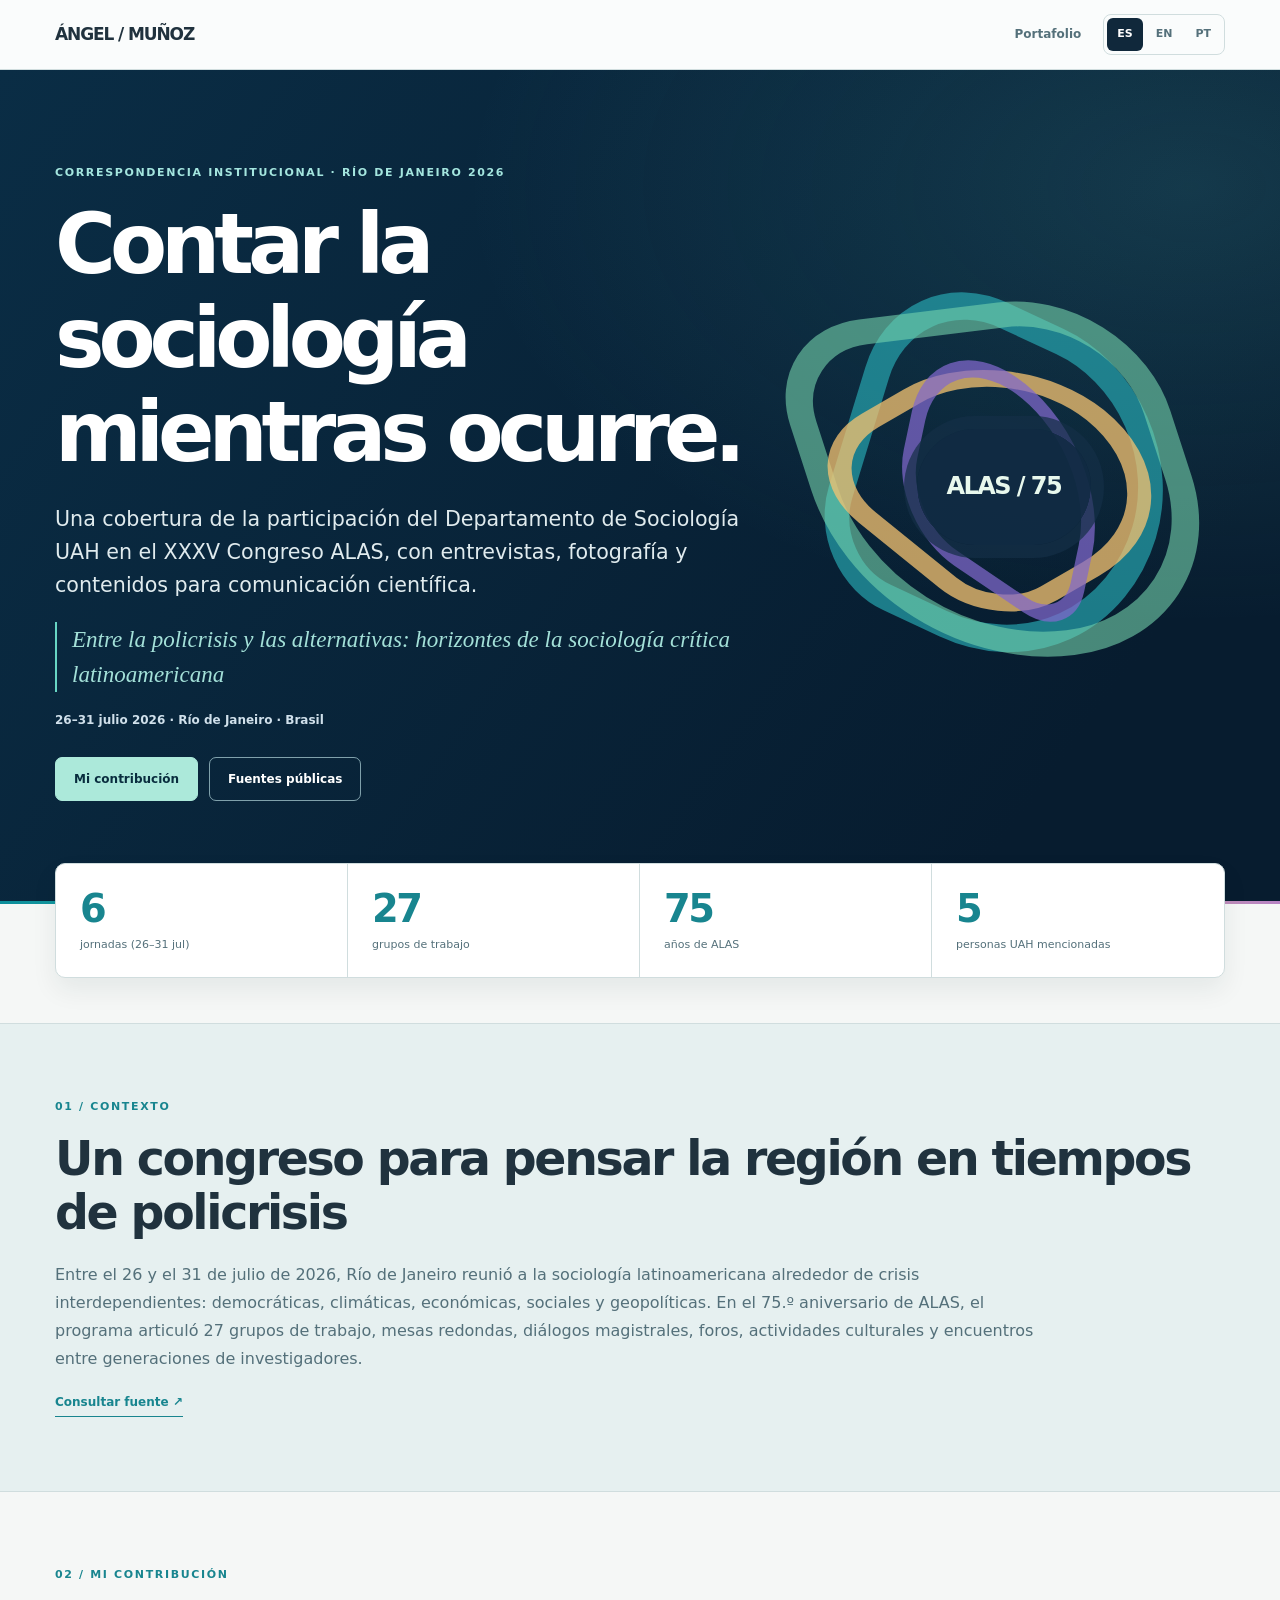
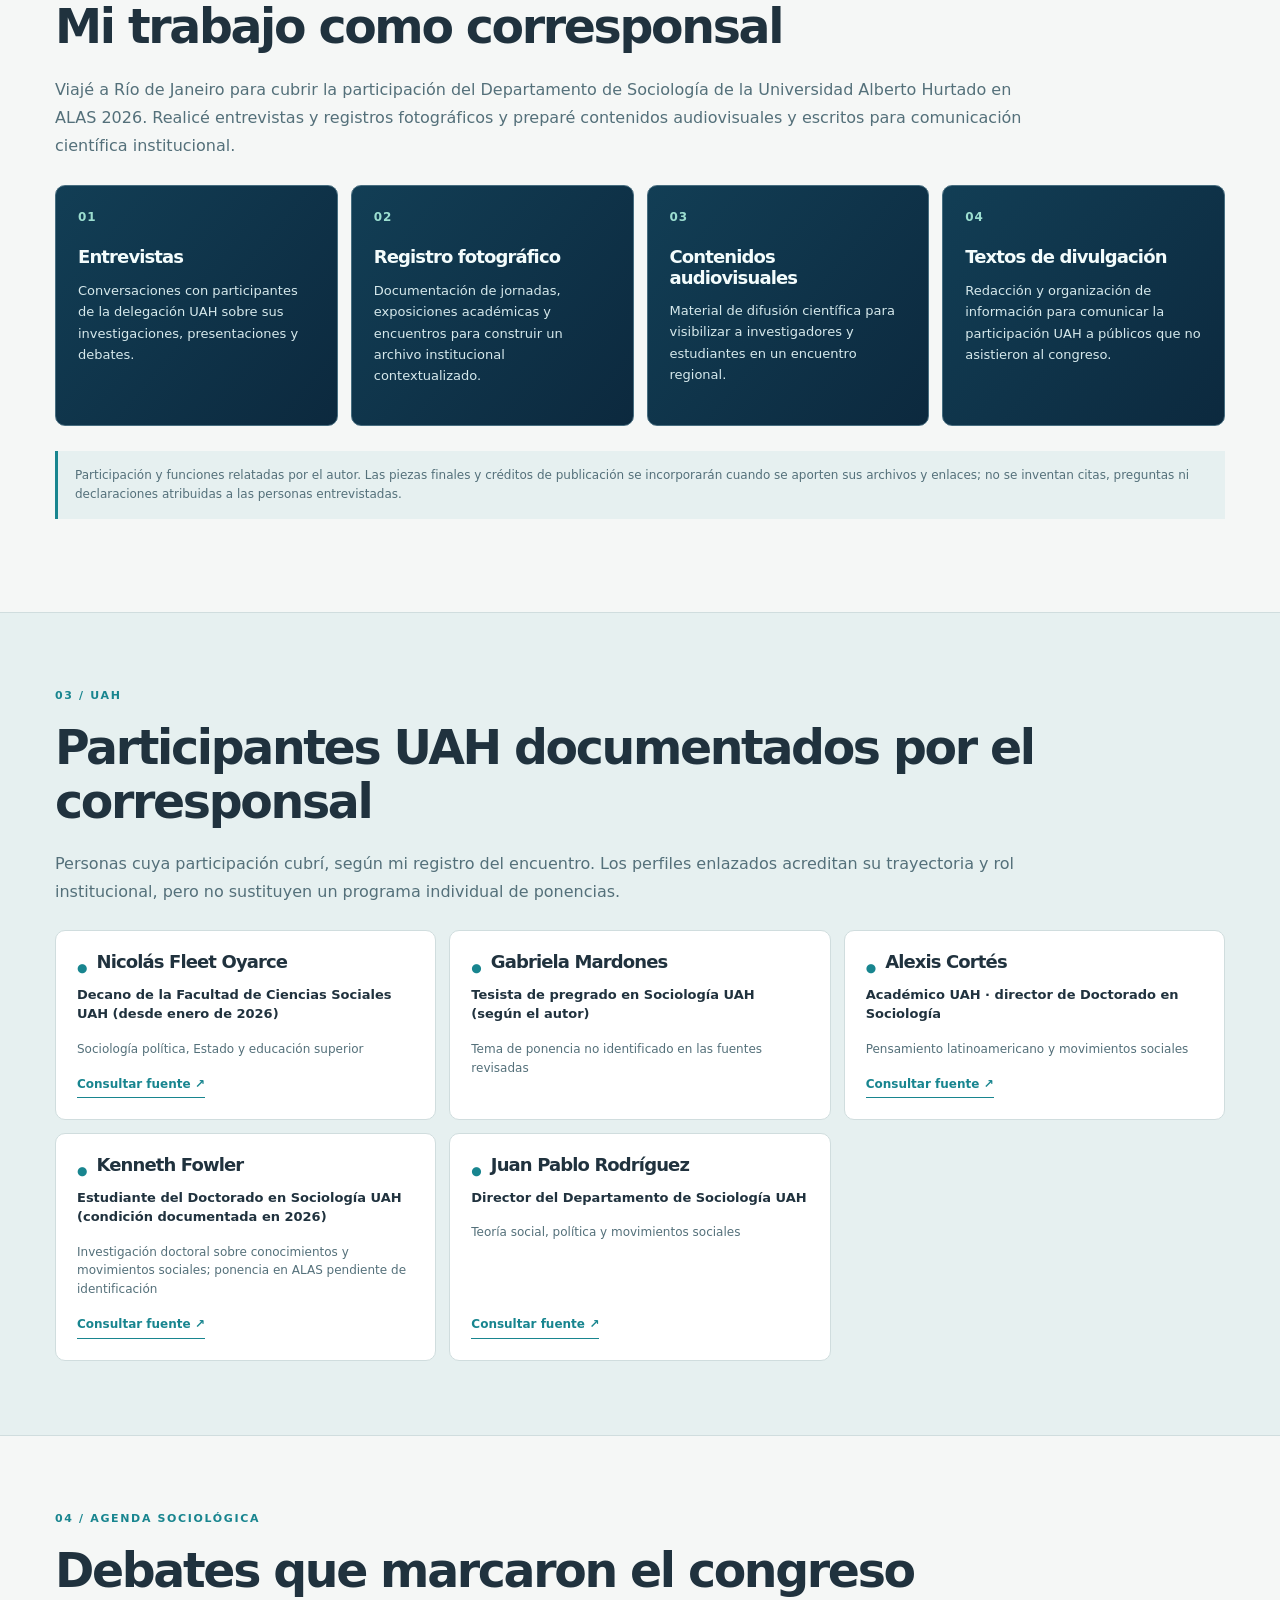
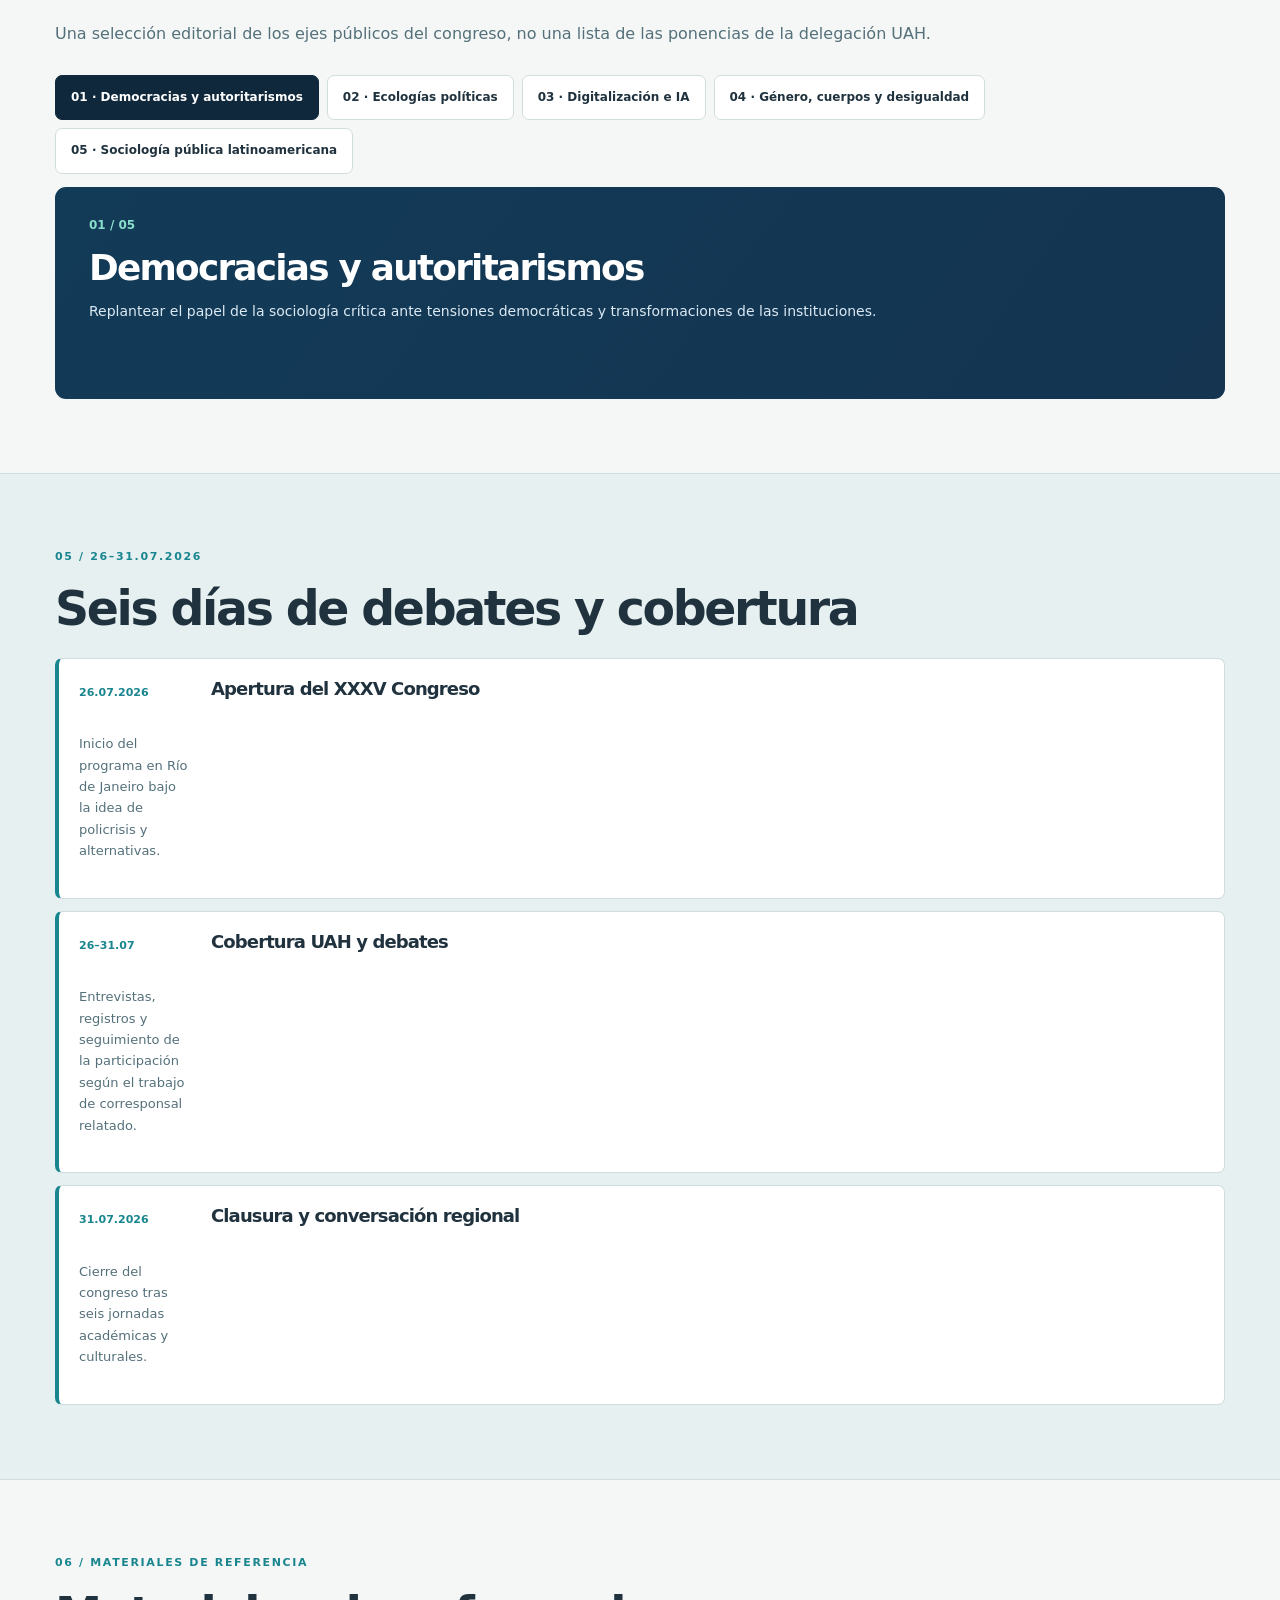
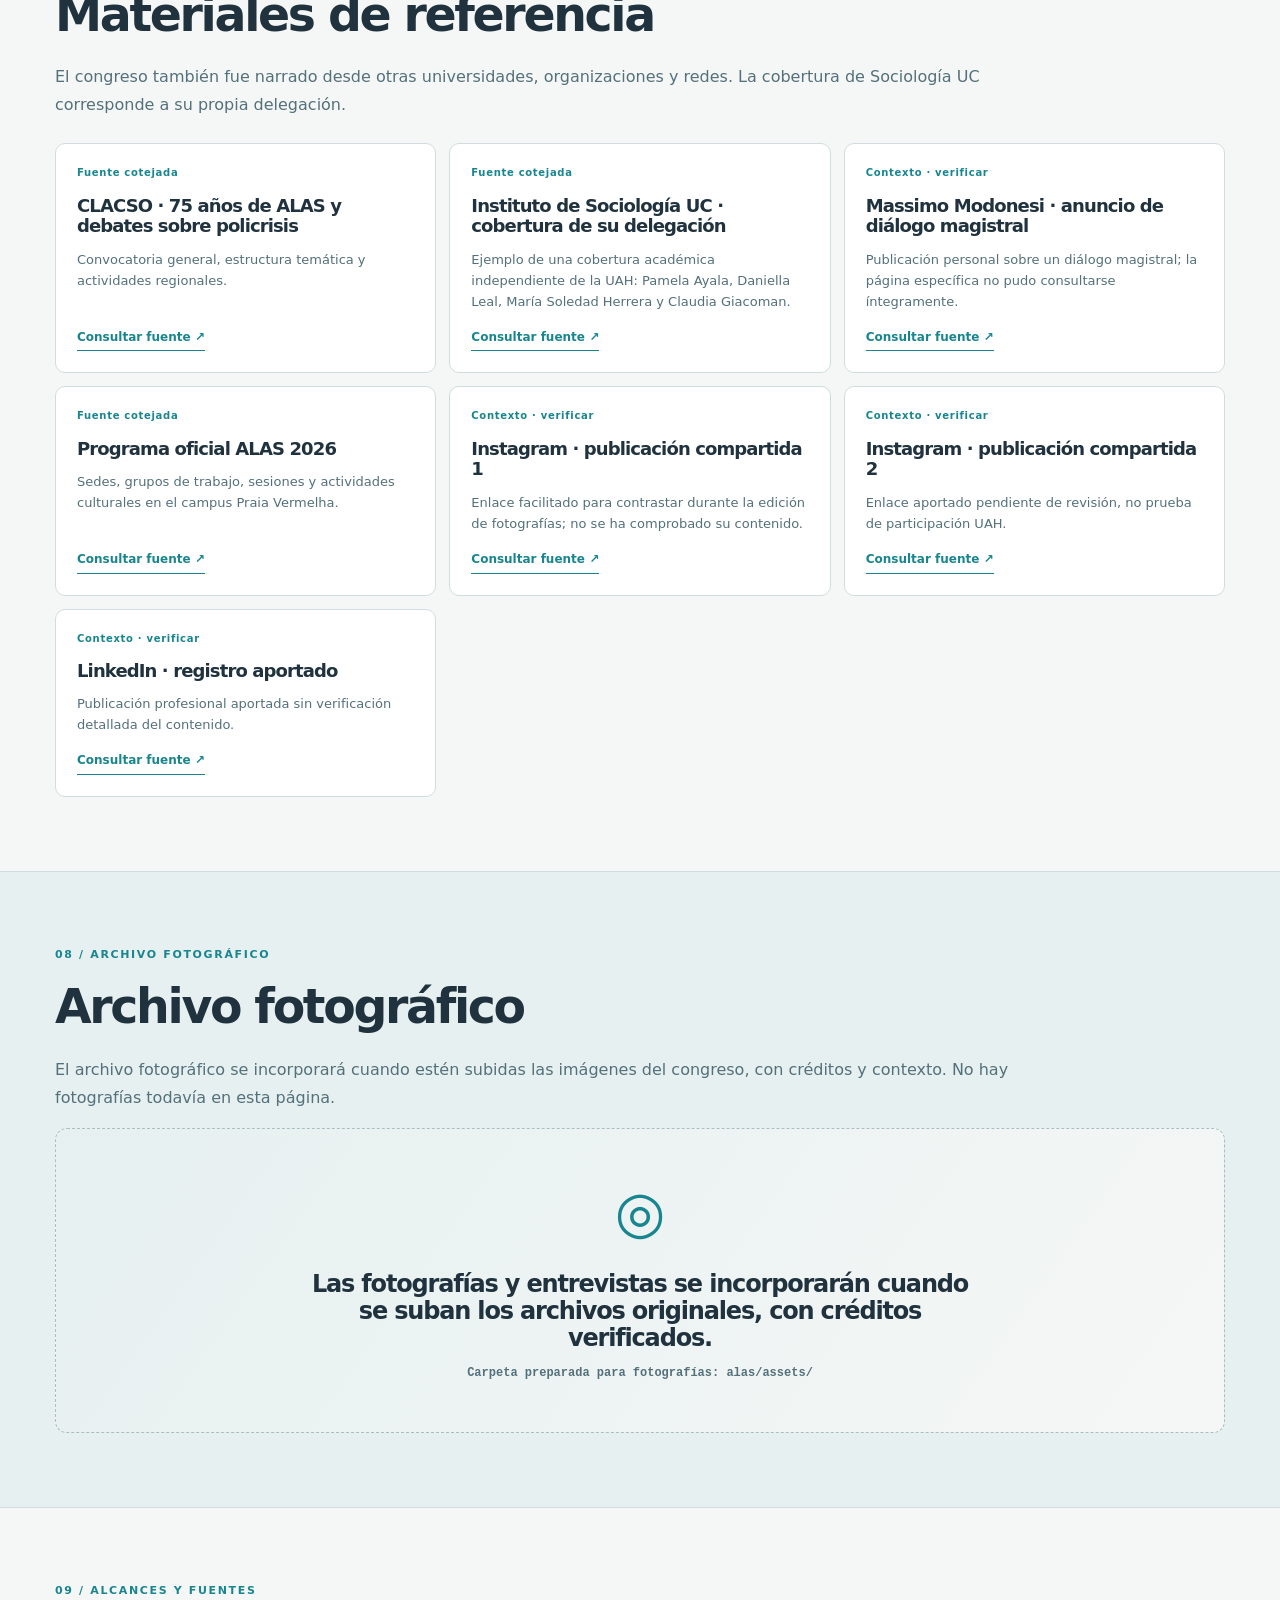
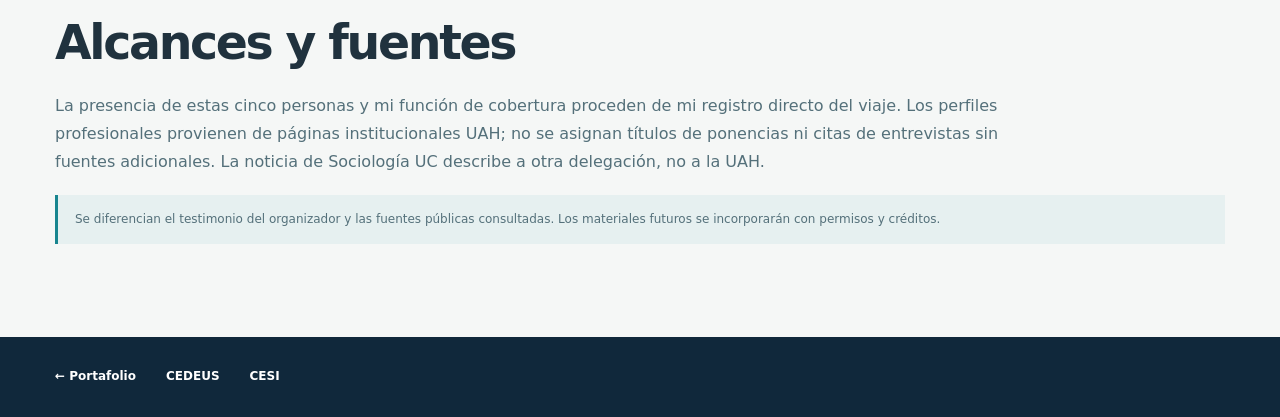
==== alas/index.html @ f5129314 "Publish multilingual alas portfolio experience with interactive archival structure" ====
<!doctype html>
<html lang="es"><head>
<meta charset="utf-8"><meta name="viewport" content="width=device-width, initial-scale=1">
<meta name="theme-color" content="#10283b">
<meta name="description" content="Cobertura institucional del XXXV Congreso Latinoamericano de Sociología ALAS 2026 en Río de Janeiro. Entrevistas, registros fotográficos y participación del Departamento de Sociología UAH.">
<meta property="og:type" content="article">
<meta property="og:title" content="ALAS 2026 · Corresponsalía institucional · Ángel Muñoz">
<meta property="og:description" content="Cobertura institucional del XXXV Congreso Latinoamericano de Sociología ALAS 2026 en Río de Janeiro. Entrevistas, registros fotográficos y participación del Departamento de Sociología UAH.">
<link rel="canonical" href="https://nglmnz.github.io/portafolio/alas/">
<link rel="stylesheet" href="../assets/experiencias.css">
<script src="../assets/experiencias.js" defer></script>
<title>ALAS 2026 · Corresponsalía institucional · Ángel Muñoz</title>
</head><body data-case="alas">
<div id="case-app"><main style="margin:12vh auto;max-width:950px;padding:25px"><h1>ALAS 2026 · Corresponsalía institucional · Ángel Muñoz</h1><p>Cargando archivo editorial / Loading case study / Carregando arquivo…</p></main></div>
<noscript><main style="max-width:800px;margin:8vh auto;padding:26px"><h1>ALAS 2026 · Corresponsalía institucional · Ángel Muñoz</h1><p>Cobertura institucional del XXXV Congreso Latinoamericano de Sociología ALAS 2026 en Río de Janeiro. Entrevistas, registros fotográficos y participación del Departamento de Sociología UAH.</p><p>Para explorar secciones, archivos y traducciones es necesario activar JavaScript.</p><a href="../">Volver al portafolio</a></main></noscript>
</body></html>
---- assets/experiencias.css ----
/* Two independent editorial cases sharing accessible components.
   ALAS: ocean-blue and polycrisis spectrum. Cinema: plum, coral and film-strip rhythms. */
:root{--xp-bg:#f5f7f6;--xp-text:#20323e;--xp-dim:#54707a;--xp-dark:#10283b;--xp-line:#d0ddde;--xp-accent:#18858f;--xp-soft:#e6f0f0;--xp-shine:#a4e6df;--xp-hero:#082b42;--xp-card:#fff}
body[data-case="cine-disidencias"]{--xp-bg:#fbf5f0;--xp-text:#322b38;--xp-dim:#735f70;--xp-dark:#321c37;--xp-line:#dfccd5;--xp-accent:#a14575;--xp-soft:#f4e5eb;--xp-shine:#f4c2d2;--xp-hero:#2a1c39;--xp-card:#fffaf9}
*{box-sizing:border-box}html{scroll-behavior:smooth}body{margin:0;background:var(--xp-bg);color:var(--xp-text);font:400 15px/1.65 system-ui,-apple-system,"Segoe UI",Arial,sans-serif;-webkit-font-smoothing:antialiased}
button{font:inherit}a{color:inherit}a:focus-visible,button:focus-visible{outline:3px solid var(--xp-accent);outline-offset:3px}
.xp-shell{width:min(1170px,calc(100% - 50px));margin-inline:auto}
.xp-navbar{position:sticky;top:0;z-index:40;background:rgba(250,252,252,.96);border-bottom:1px solid var(--xp-line);backdrop-filter:blur(12px)}
body[data-case="cine-disidencias"] .xp-navbar{background:rgba(253,249,247,.96)}
.xp-nav-in{display:flex;align-items:center;justify-content:space-between;gap:20px;min-height:69px}
.xp-brand{text-decoration:none;white-space:nowrap;font-weight:900;letter-spacing:-.065em;font-size:17px}
.xp-navlinks{display:flex;align-items:center;gap:22px}.xp-navlinks>a{text-decoration:none;font-size:12px;font-weight:770;color:var(--xp-dim)}.xp-navlinks>a:hover{text-decoration:underline}
.xp-langs{display:flex;gap:3px;padding:3px;border:1px solid var(--xp-line);border-radius:8px}
.xp-language{cursor:pointer;border:0;border-radius:6px;background:transparent;color:var(--xp-dim);font-size:11px;font-weight:820;padding:7px 10px}
.xp-language[aria-pressed="true"]{background:var(--xp-dark);color:#fff}
.xp-kicker{display:block;font-size:11px;font-weight:850;letter-spacing:.15em;text-transform:uppercase;color:var(--xp-accent);margin-bottom:16px}
h1,h2,h3{line-height:1.13;letter-spacing:-.049em}h1{font-size:clamp(3.1rem,6.5vw,6.9rem);margin:0 0 23px;letter-spacing:-.073em}h2{font-size:clamp(1.85rem,3.7vw,3.35rem);margin:0 0 22px}h3{font-size:clamp(1.12rem,2vw,1.48rem);margin:0 0 12px}p{margin:0 0 16px}
.xp-hero{background:radial-gradient(ellipse at 93% 14%,rgba(81,185,192,.17),transparent 43%),linear-gradient(126deg,#0a2d45,#071c2f 83%);color:#fff;overflow:hidden;position:relative}
body[data-case="cine-disidencias"] .xp-hero{background:radial-gradient(ellipse at 81% 19%,rgba(173,88,133,.32),transparent 54%),linear-gradient(125deg,#39213b,#161523)}
.xp-hero:after{position:absolute;content:"";height:3px;left:0;right:0;bottom:0;background:linear-gradient(90deg,#0b8d9a,#53dac2,#f0cc77,#b783c4)}
body[data-case="cine-disidencias"] .xp-hero:after{background:linear-gradient(90deg,#ab4578,#ef9ba5,#f6cc9e)}
.xp-hero-in{display:grid;grid-template-columns:minmax(0,1.25fr) minmax(260px,.8fr);align-items:center;gap:25px;padding-block:94px 103px;min-height:680px}
.xp-hero-text{position:relative;z-index:2}.xp-hero .xp-kicker{color:var(--xp-shine)}.xp-hero-lede{max-width:780px;color:#e0ebee;font-size:clamp(1rem,1.7vw,1.29rem);line-height:1.59}
.xp-theme-sentence{color:#a3e0d8;font:italic clamp(1.07rem,1.8vw,1.45rem)/1.52 Georgia,serif;max-width:680px;padding-left:15px;border-left:2px solid #67d6c4;margin-top:20px}
.xp-hero-meta{font-size:12px;font-weight:710;color:#d0e0eb;margin:19px 0}
.xp-hero-actions{display:flex;gap:11px;flex-wrap:wrap;margin-top:27px}
.xp-cta{display:inline-flex;align-items:center;min-height:44px;padding:10px 18px;border:1px solid rgba(192,227,232,.65);border-radius:7px;color:white;font-size:12px;font-weight:810;text-decoration:none}
.xp-cta.primary{background:#ace9da;color:#092d3e;border-color:#ace9da}body[data-case="cine-disidencias"] .xp-cta.primary{background:#f2bfd1;color:#371c35;border-color:#f2bfd1}
.xp-cta:hover{filter:brightness(1.11)}
.xp-hero-visual{position:relative;aspect-ratio:1;max-height:480px;isolation:isolate;overflow:hidden}
.xp-wave{position:absolute;inset:13%;border-radius:44% 56% 67% 33%;transform:rotate(25deg) skew(8deg);border:26px solid rgba(41,174,183,.65)}
.xp-wave.wave-b{inset:9%;transform:rotate(72deg) skew(-11deg);border-color:rgba(117,213,174,.59)}
.xp-wave.wave-c{inset:21%;transform:rotate(-30deg) skew(21deg);border-width:20px;border-color:rgba(246,195,113,.75)}
.xp-wave.wave-d{inset:27%;transform:rotate(-78deg) skew(-22deg);border-width:15px;border-color:rgba(130,105,205,.72)}
.xp-art-center{position:absolute;left:31%;top:38%;width:39%;height:26%;display:grid;place-items:center;border-radius:99px;background:#102b43f2;color:#e8f8ed;font-weight:900;font-size:24px;letter-spacing:-.065em;box-shadow:0 0 0 13px #142f47b5}
body[data-case="cine-disidencias"] .xp-hero-visual{border-radius:13px;background:radial-gradient(circle at 60% 42%,rgba(215,115,152,.32),transparent 50%),#291d35;border:1px solid #78566d}
.xp-frame{position:absolute;display:block;border:15px solid #e0a4bb;background:linear-gradient(140deg,#5d2b51,#231c33 70%);width:57%;height:67%;top:15%;left:22%;box-shadow:10px 13px 0 rgba(0,0,0,.16);transform:rotate(-7deg)}
.xp-frame1{left:11%;transform:rotate(-20deg);border-color:#a15a8b}
.xp-frame2{left:24%;top:19%;transform:rotate(-3deg);border-color:#e5a2b9}
.xp-frame3{left:36%;top:14%;transform:rotate(11deg);border-color:#f6d0ac}
.xp-filmgrain{position:absolute;left:9%;bottom:17px;right:9%;color:#f8e4e7;text-align:center;font-size:11px;letter-spacing:.12em;font-weight:850;background:#2d2035e6;border-radius:7px;padding:13px}
.xp-facts{display:grid;grid-template-columns:repeat(4,minmax(0,1fr));background:var(--xp-card);border:1px solid var(--xp-line);box-shadow:0 12px 26px rgba(14,38,46,.07);border-radius:10px;overflow:hidden;position:relative;z-index:3;transform:translateY(-41px);margin-bottom:4px}
.xp-fact{padding:24px;border-right:1px solid var(--xp-line)}.xp-fact:last-child{border:0}.xp-fact strong{display:block;font-size:clamp(1.8rem,3.1vw,2.4rem);line-height:1.08;color:var(--xp-accent);letter-spacing:-.065em}.xp-fact span{display:block;font-size:11px;line-height:1.45;color:var(--xp-dim);margin-top:7px}
.xp-section{padding:74px 0;border-top:1px solid var(--xp-line)}.xp-section:nth-of-type(even){background:var(--xp-soft)}.xp-lead{font-size:16px;color:var(--xp-dim);max-width:980px;line-height:1.75}
.xp-source{text-decoration:none;color:var(--xp-accent);font-size:12px;font-weight:830;border-bottom:1px solid currentColor;display:inline-block;padding-bottom:3px}
.xp-task-grid,.xp-question-grid{display:grid;grid-template-columns:repeat(4,minmax(0,1fr));gap:13px;margin:25px 0}
.xp-task{border:1px solid #476d7f;background:linear-gradient(130deg,#123e55,#0c293e);color:#f3fcfc;padding:22px;border-radius:10px;min-height:230px}
.xp-task-num{font-size:12px;letter-spacing:.08em;font-weight:840;color:#9cded0;display:block;margin-bottom:20px}
.xp-task h3{font-size:18px}.xp-task p{color:#d6e9ec;font-size:13px}
.xp-footnote{background:var(--xp-soft);border-left:3px solid var(--xp-accent);color:var(--xp-dim);padding:15px 17px;font-size:12px;line-height:1.6;margin:19px 0}
.xp-person-grid,.xp-partners,.xp-source-grid{display:grid;grid-template-columns:repeat(3,minmax(0,1fr));gap:13px;margin-top:24px}
.xp-person,.xp-partner,.xp-reference{border:1px solid var(--xp-line);background:var(--xp-card);border-radius:10px;padding:21px;display:flex;flex-direction:column;min-width:0}
.xp-person-top{display:flex;align-items:center;gap:9px}.xp-dot{color:var(--xp-accent);font-size:12px}
.xp-person h3,.xp-partner h3,.xp-reference h3{font-size:18px;margin:0 0 12px}
.xp-person-role{font-size:13px;font-weight:750;line-height:1.5}.xp-person-area{font-size:12px;color:var(--xp-dim);line-height:1.57}
.xp-person .xp-source,.xp-partner .xp-source,.xp-reference .xp-source{margin-top:auto;align-self:flex-start}
.xp-partner p,.xp-reference p{font-size:13px;color:var(--xp-dim);line-height:1.62}
.xp-theme-tabs,.xp-year-tabs{display:flex;gap:8px;flex-wrap:wrap;margin:27px 0 13px}
.xp-tab,.xp-year{border:1px solid var(--xp-line);background:var(--xp-card);color:var(--xp-text);padding:12px 15px;min-height:45px;border-radius:7px;font-weight:780;font-size:12px;cursor:pointer}
.xp-tab[aria-pressed="true"],.xp-year[aria-pressed="true"]{background:var(--xp-dark);color:#fff;border-color:var(--xp-dark)}.xp-tab:hover,.xp-year:hover{border-color:var(--xp-accent)}
.xp-theme-panel{background:linear-gradient(126deg,#123b58,#143450);padding:29px 34px;border-radius:11px;color:#fff;min-height:212px}
.xp-theme-panel h3{font-size:clamp(1.4rem,2.8vw,2.3rem)}.xp-theme-panel p{font-size:14px;color:#dbe9f3;line-height:1.7;max-width:840px}.xp-panel-count{color:#8adccb;font-size:12px;font-weight:850;display:block;margin-bottom:12px}
.xp-timeline{display:grid;grid-template-columns:110px 1fr;gap:22px;background:var(--xp-card);border:1px solid var(--xp-line);border-left:4px solid var(--xp-accent);padding:20px;margin-top:12px;border-radius:7px}
.xp-date{font-size:11px;font-weight:840;color:var(--xp-accent);padding-top:5px}.xp-timeline h3{font-size:18px}.xp-timeline p{font-size:13px;color:var(--xp-dim)}
.xp-reference-status{font-size:10px;letter-spacing:.07em;font-weight:830;color:var(--xp-accent);margin-bottom:14px}
.xp-year{min-width:180px;text-align:left}
.xp-film-panel{display:grid;grid-template-columns:1fr 1.1fr;gap:21px;padding:clamp(21px,3vw,30px);background:var(--xp-card);border:1px solid var(--xp-line);border-radius:11px;margin-bottom:19px}
.xp-film-title{background:#3d2842;color:#fff;padding:27px;border-radius:9px}.xp-film-title h3{font:600 clamp(1.7rem,3vw,2.75rem)/1.13 Georgia,serif;margin-top:15px}.xp-film-title p{font-size:13px;color:#f2dfe9;line-height:1.65}
.xp-film-year{font-size:11px;color:#e5a6c1;font-weight:900;letter-spacing:.09em}.xp-film-meta{font-weight:790}
.xp-film-context{padding:16px 8px}.xp-film-context h3{font-size:24px}.xp-film-context p{color:var(--xp-dim);font-size:14px;line-height:1.71}
.xp-film-moment{border-left:3px solid var(--xp-accent);padding-left:16px}
.xp-attendance{display:block;font-size:12px;color:#643953;background:#f3dbe6;padding:9px 12px;border-radius:7px;font-weight:870;margin-top:15px}
.xp-film-timeline{display:grid;grid-template-columns:repeat(5,minmax(0,1fr));gap:9px;margin:28px 0}
.xp-film-milestone{background:var(--xp-card);border:1px solid var(--xp-line);padding:17px;border-radius:9px;min-width:0}
.xp-film-milestone.actual{background:#f2dfe8;border-top:4px solid var(--xp-accent)}
.xp-milestone-year{font:800 17px ui-monospace,Consolas,monospace;color:var(--xp-accent);display:block;margin-bottom:14px}
.xp-film-milestone h3{font-size:16px}.xp-film-milestone p{color:var(--xp-dim);font-size:12px;line-height:1.6}
.xp-question{padding:20px;background:var(--xp-card);border:1px solid var(--xp-line);border-radius:9px}.xp-question .xp-task-num{color:var(--xp-accent)}.xp-question h3{font-size:18px}.xp-question p{font-size:13px;color:var(--xp-dim)}
.xp-gallery-empty{min-height:300px;border:1px dashed #aabdc1;background:linear-gradient(125deg,var(--xp-soft),var(--xp-bg));border-radius:12px;display:flex;align-items:center;justify-content:center;text-align:center;flex-direction:column;padding:36px}
.xp-gallery-mark{font-size:58px;font-weight:300;color:var(--xp-accent)}
.xp-gallery-empty h3{margin:10px 0 14px;font-size:clamp(1.12rem,2.2vw,1.5rem);max-width:680px}
.xp-path{font:700 12px ui-monospace,Consolas,monospace;color:var(--xp-dim)}
.xp-photo-grid{display:grid;grid-template-columns:repeat(3,minmax(0,1fr));gap:14px;margin:25px 0}
.xp-photo{margin:0;border:1px solid var(--xp-line);border-radius:10px;overflow:hidden;background:var(--xp-card)}.xp-photo img{width:100%;height:260px;object-fit:cover;display:block}.xp-photo figcaption{padding:15px}.xp-photo p{font-size:13px;margin:0 0 8px}.xp-photo small{font-size:11px;color:var(--xp-dim)}
.xp-footer{background:var(--xp-dark);color:#fff;padding:30px 0}.xp-footer .xp-shell{display:flex;gap:30px;flex-wrap:wrap}.xp-footer a{text-decoration:none;font-size:12px;font-weight:790}
@media(max-width:1050px){.xp-hero-in{grid-template-columns:minmax(0,1.25fr) minmax(250px,.65fr)}.xp-task-grid,.xp-question-grid{grid-template-columns:repeat(2,minmax(0,1fr))}.xp-film-timeline{grid-template-columns:repeat(3,1fr)}.xp-person-grid,.xp-partners,.xp-source-grid{grid-template-columns:repeat(2,minmax(0,1fr))}}
@media(max-width:700px){.xp-shell{width:calc(100% - 34px)}.xp-hero-in{grid-template-columns:1fr;min-height:0;padding:66px 0 85px}.xp-hero-visual{max-height:350px;max-width:470px;width:100%;margin:0 auto}.xp-hero h1{font-size:clamp(3rem,11vw,5.2rem)}.xp-facts{grid-template-columns:repeat(2,1fr)}.xp-fact:nth-child(2){border-right:0}.xp-fact:nth-child(-n+2){border-bottom:1px solid var(--xp-line)}.xp-section{padding:50px 0}.xp-film-panel{grid-template-columns:1fr}.xp-film-timeline{grid-template-columns:repeat(2,1fr)}.xp-theme-tabs{display:grid;grid-template-columns:repeat(2,minmax(0,1fr))}.xp-photo-grid{grid-template-columns:repeat(2,minmax(0,1fr))}}
@media(max-width:480px){.xp-nav-in{flex-direction:column;align-items:flex-start;gap:7px;padding:11px 0}.xp-navlinks{gap:13px}.xp-hero h1{font-size:2.8rem}.xp-hero-visual{max-height:300px}.xp-fact{padding:16px}.xp-fact strong{font-size:1.9rem}.xp-person-grid,.xp-partners,.xp-source-grid,.xp-task-grid,.xp-question-grid,.xp-film-timeline,.xp-theme-tabs,.xp-photo-grid{grid-template-columns:1fr}.xp-timeline{grid-template-columns:1fr;gap:9px}.xp-theme-panel{padding:24px}}
@media(prefers-reduced-motion:reduce){html{scroll-behavior:auto}}
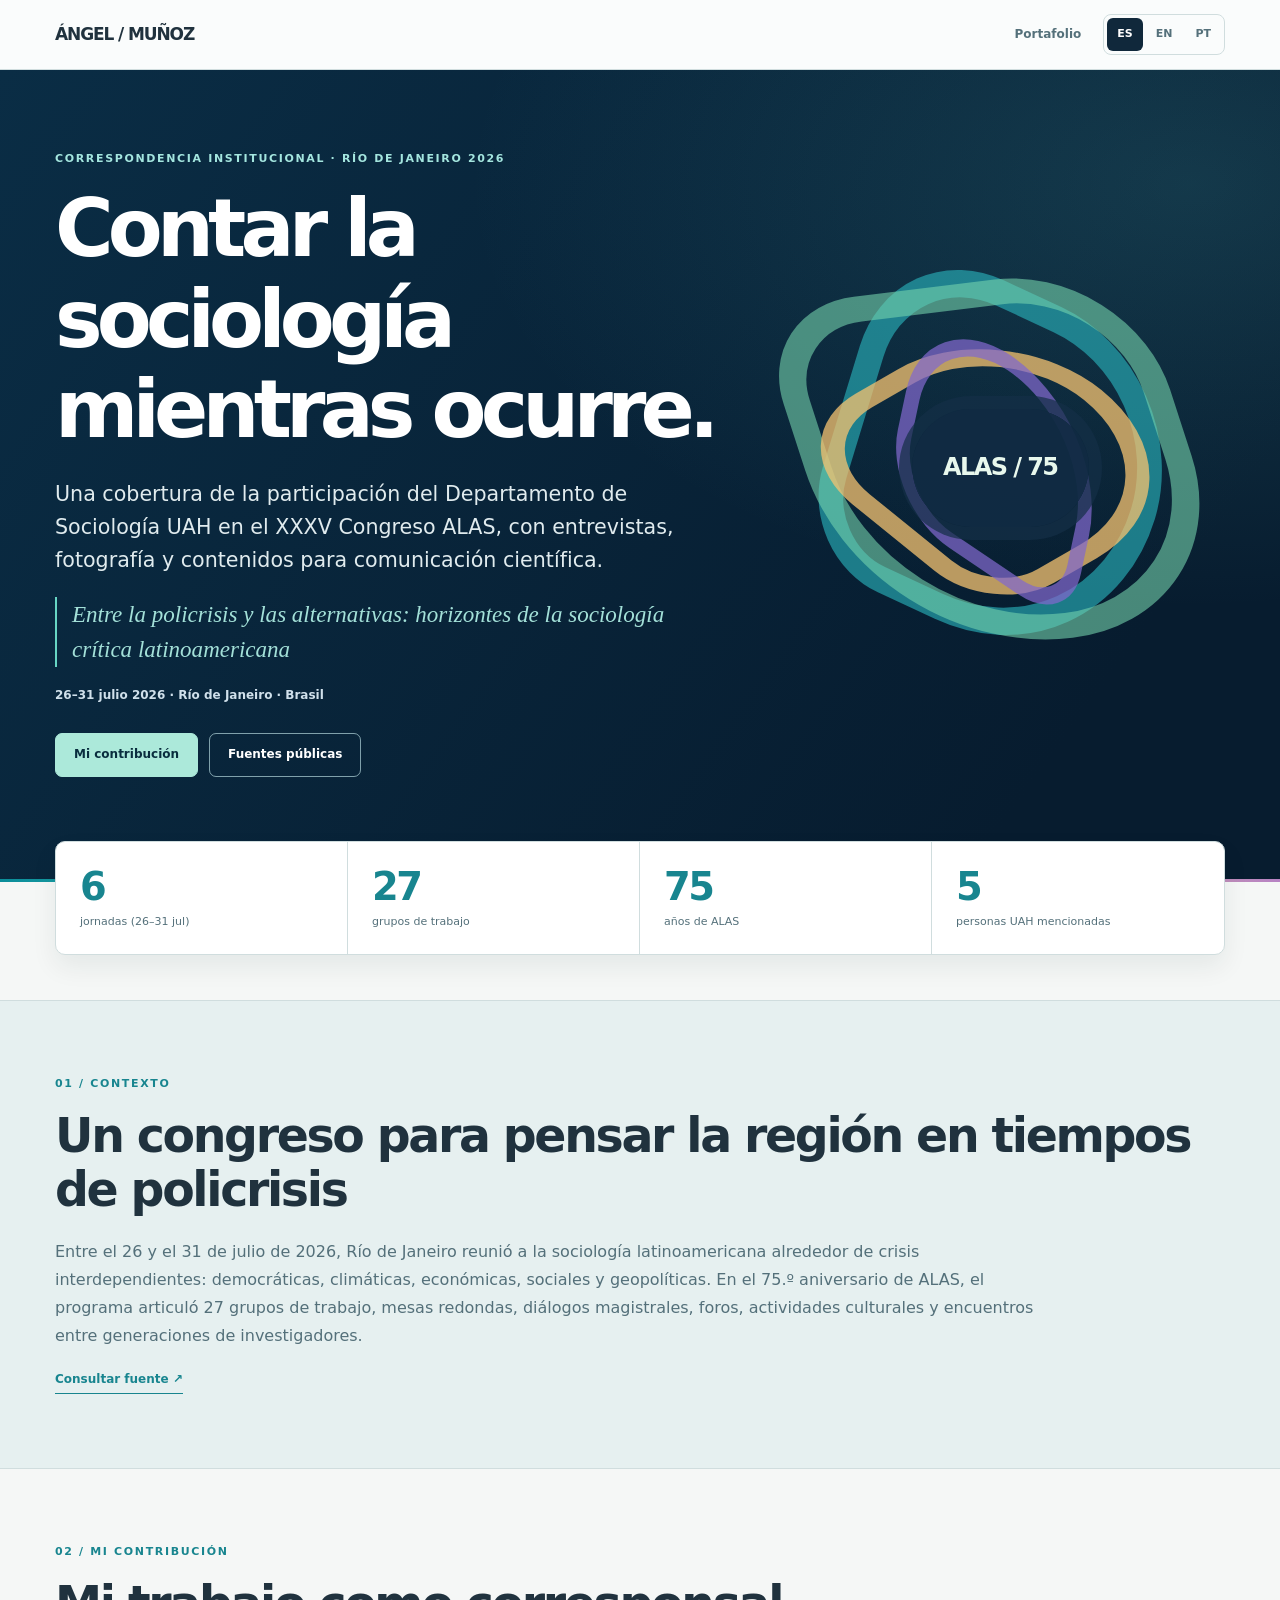
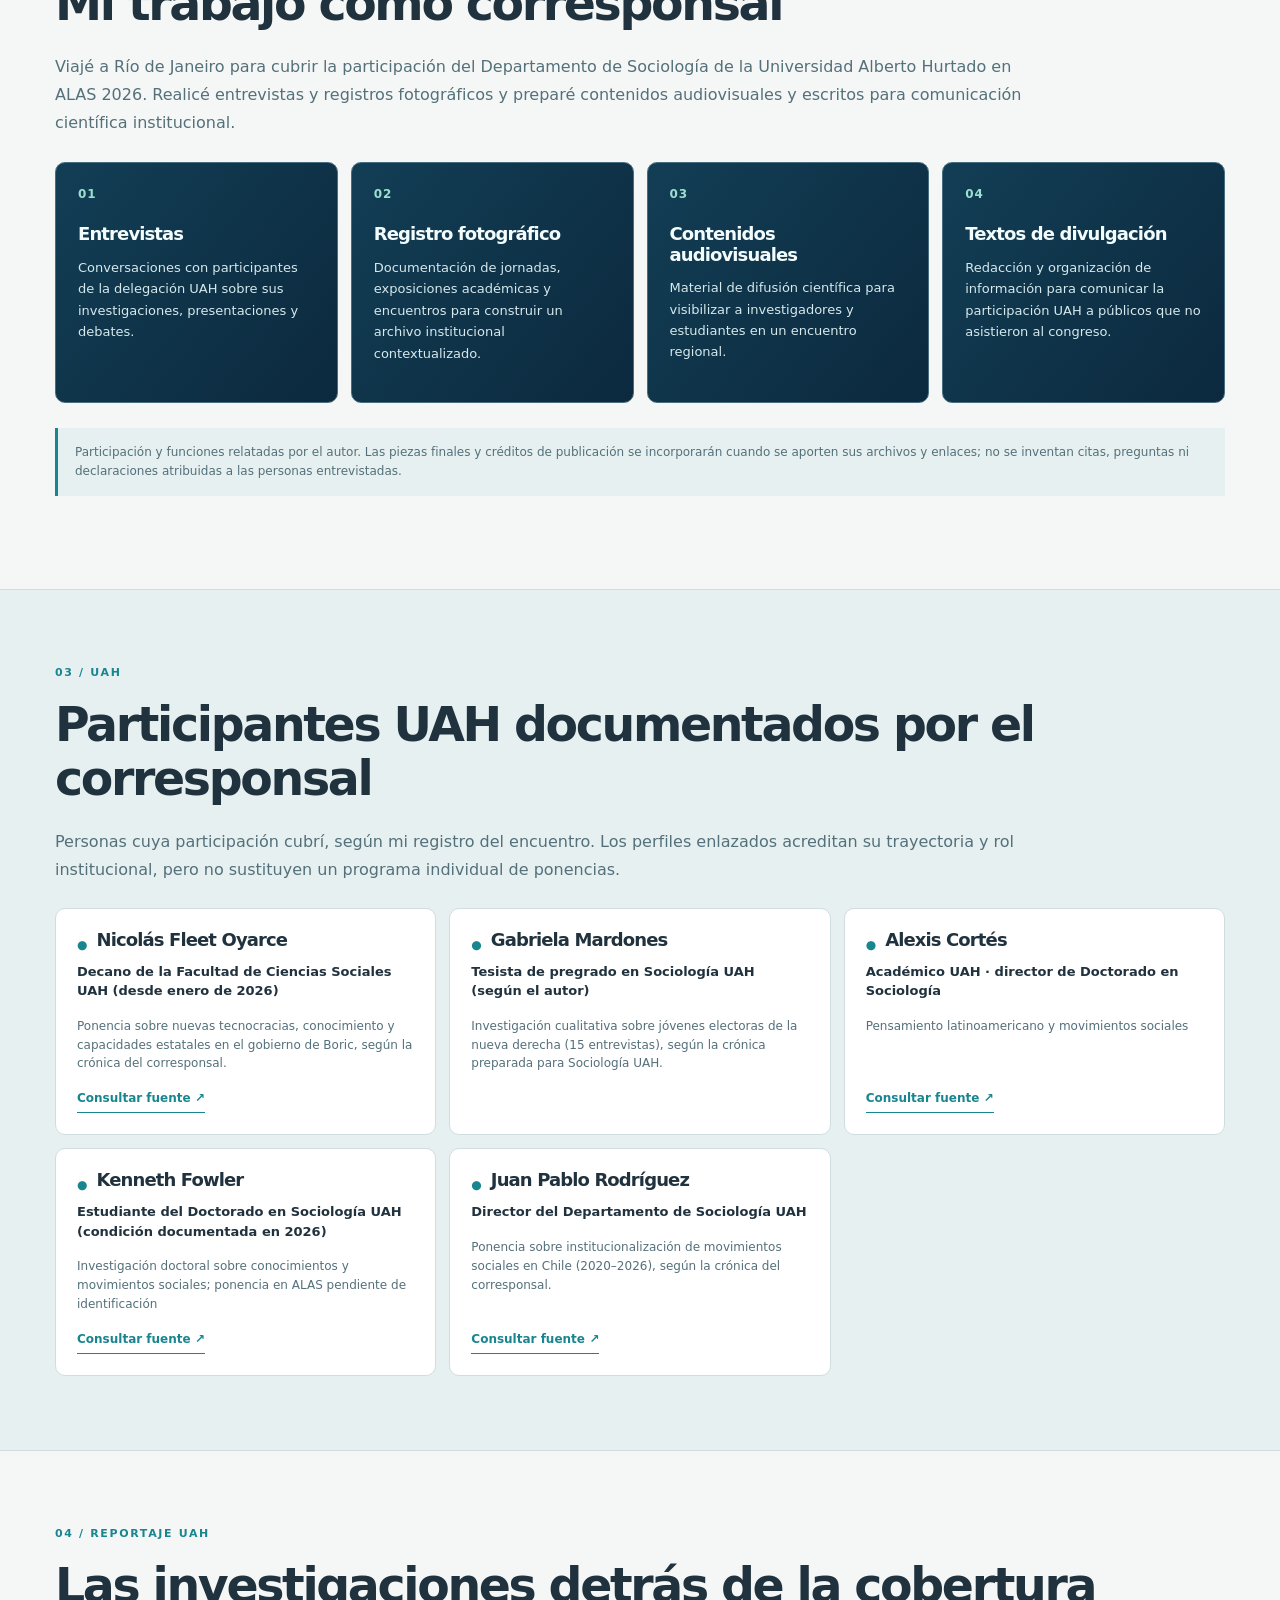
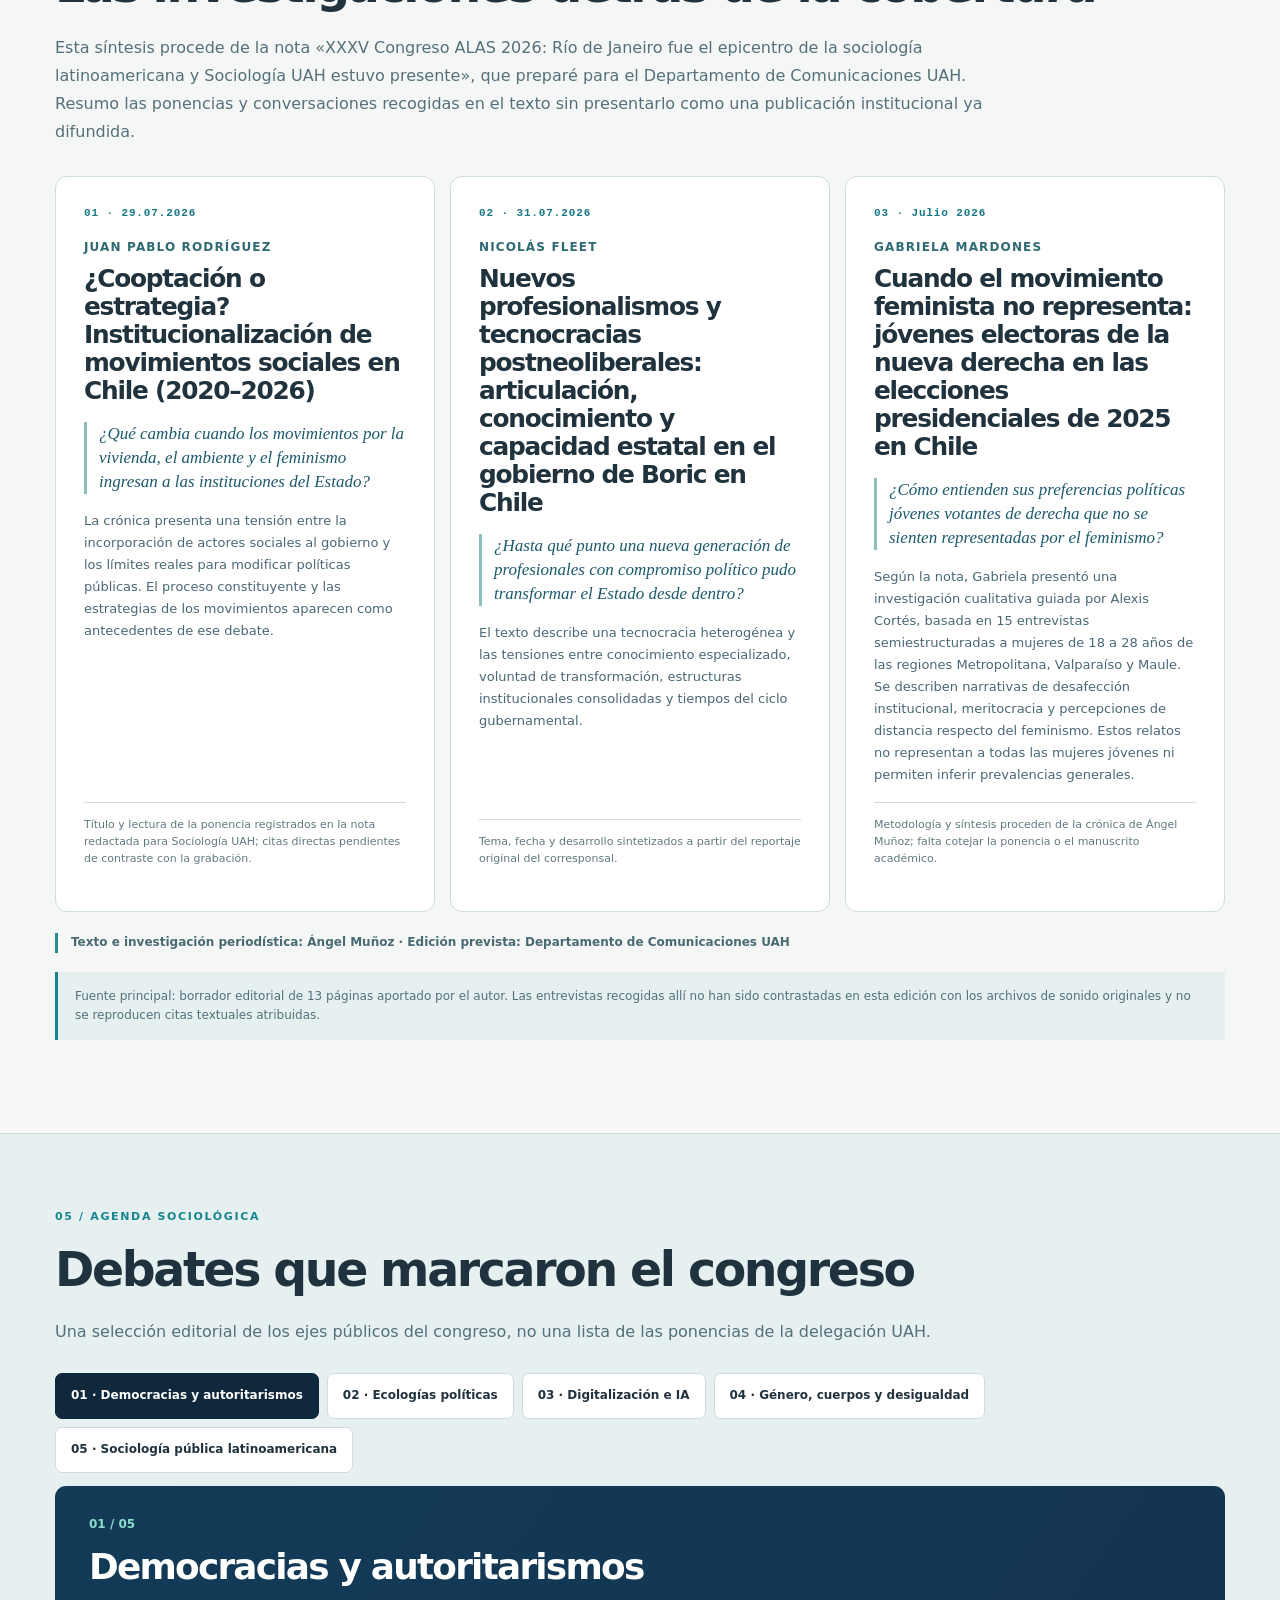
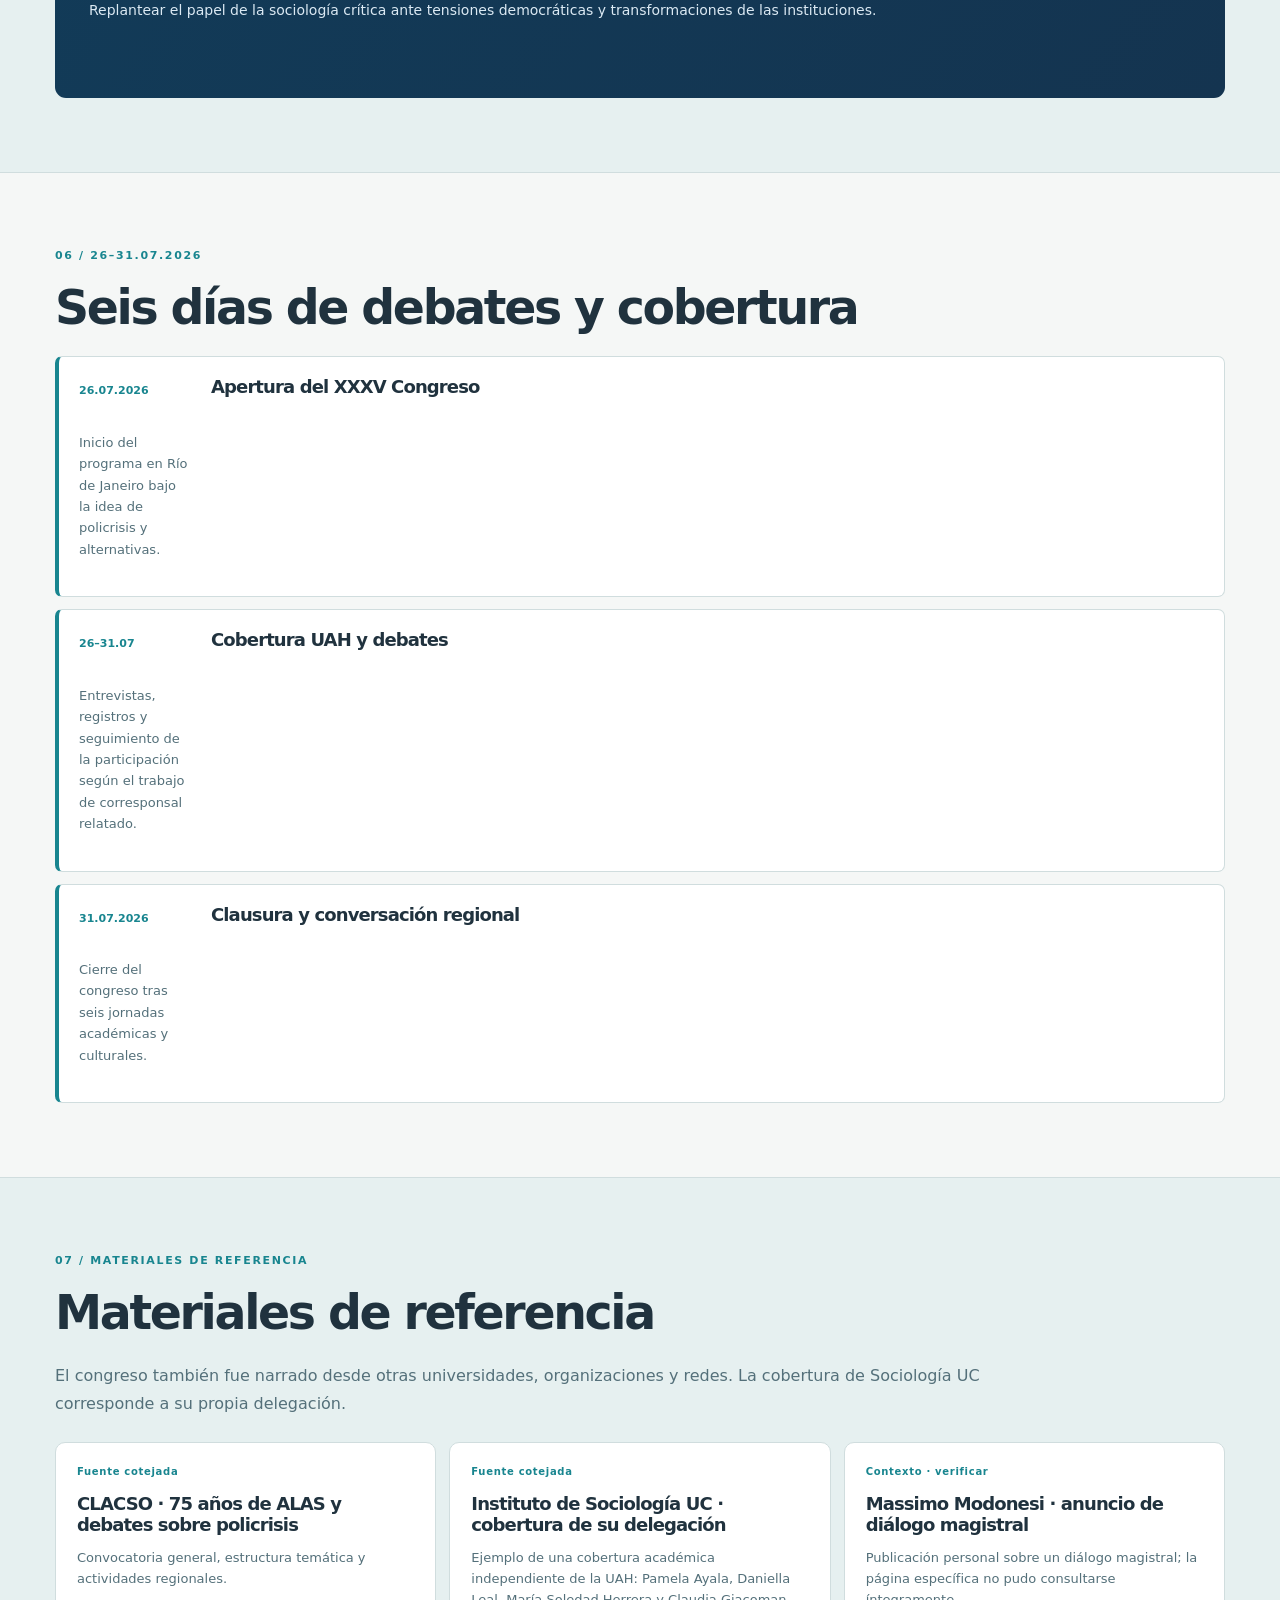
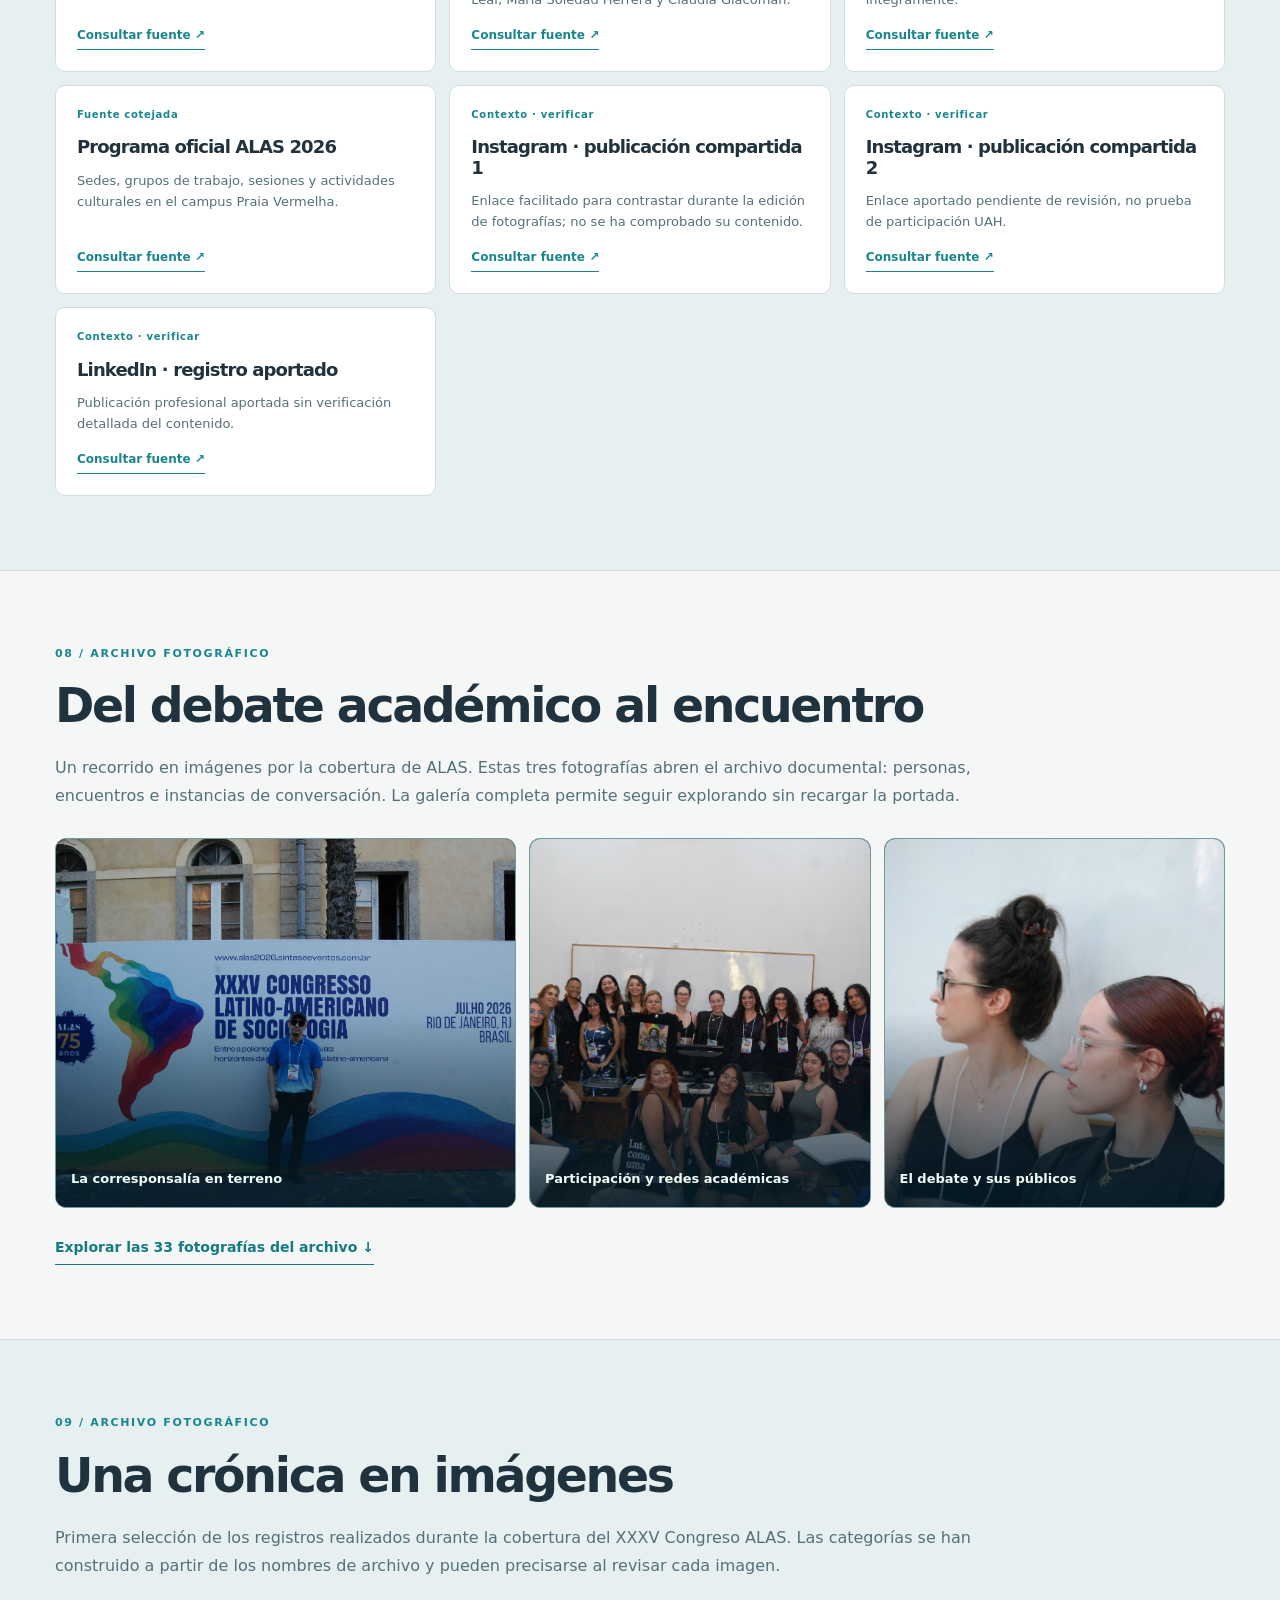
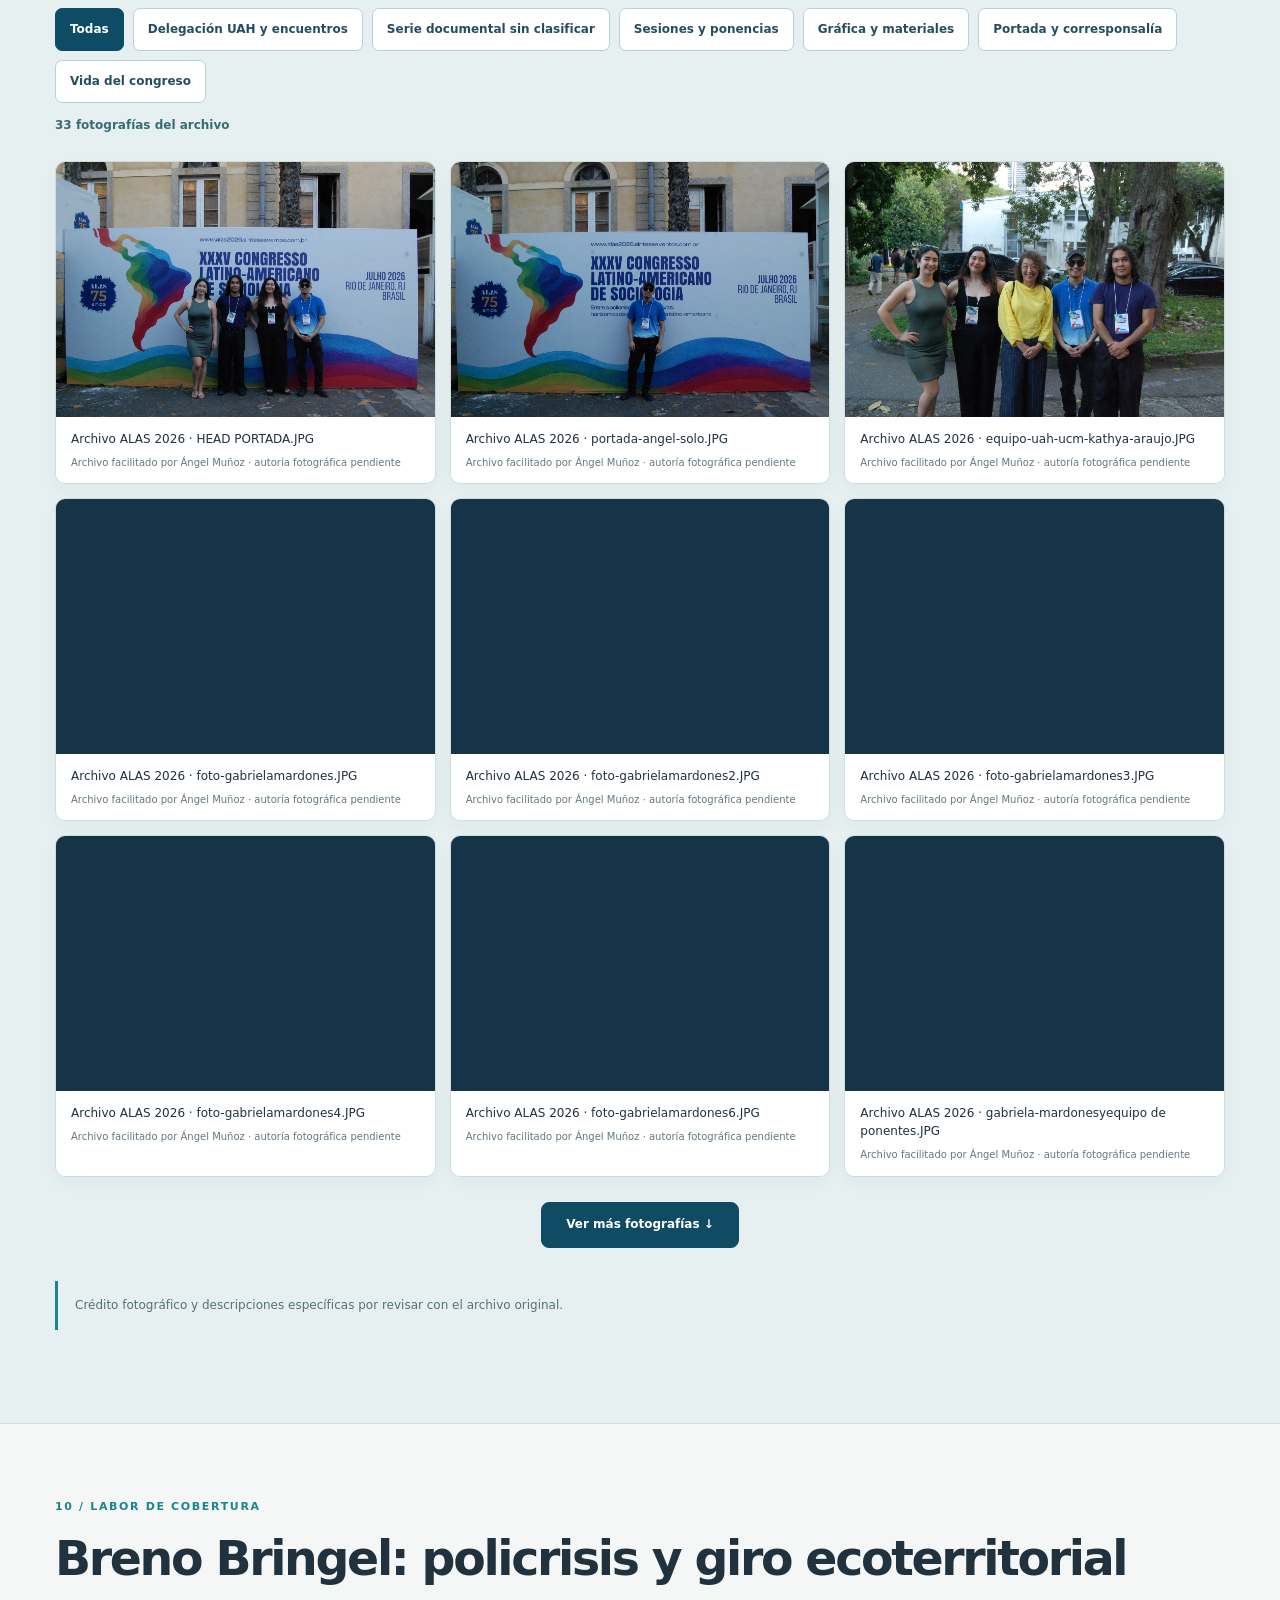
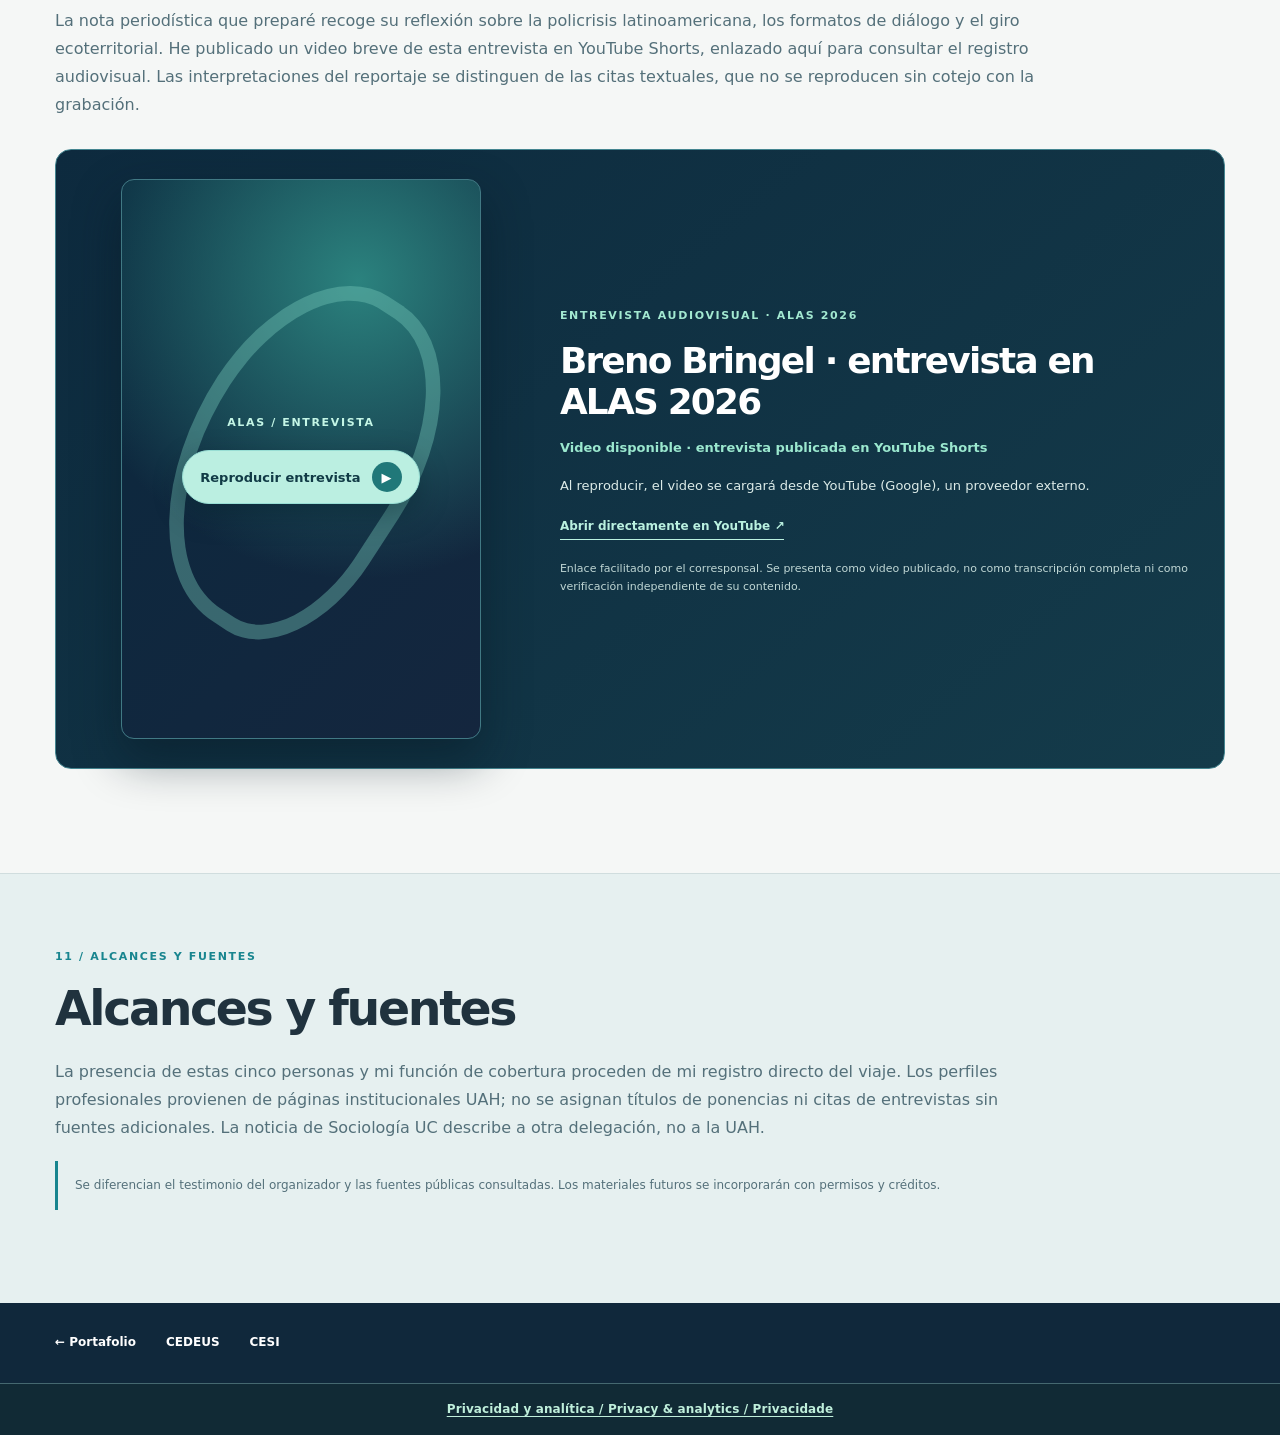
==== commit 39998e39: "Wire centralized privacy-first web analytics (inactive until token) and privacy notice into alas/ind" ====
--- a/alas/index.html
+++ b/alas/index.html
@@ -10,7 +10,11 @@
 <link rel="stylesheet" href="../assets/experiencias.css">
 <script src="../assets/experiencias.js" defer></script>
 <title>ALAS 2026 · Corresponsalía institucional · Ángel Muñoz</title>
+<link rel="stylesheet" href="../assets/privacy.css">
 </head><body data-case="alas">
 <div id="case-app"><main style="margin:12vh auto;max-width:950px;padding:25px"><h1>ALAS 2026 · Corresponsalía institucional · Ángel Muñoz</h1><p>Cargando archivo editorial / Loading case study / Carregando arquivo…</p></main></div>
 <noscript><main style="max-width:800px;margin:8vh auto;padding:26px"><h1>ALAS 2026 · Corresponsalía institucional · Ángel Muñoz</h1><p>Cobertura institucional del XXXV Congreso Latinoamericano de Sociología ALAS 2026 en Río de Janeiro. Entrevistas, registros fotográficos y participación del Departamento de Sociología UAH.</p><p>Para explorar secciones, archivos y traducciones es necesario activar JavaScript.</p><a href="../">Volver al portafolio</a></main></noscript>
+<div class="portfolio-privacy-footer"><a href="../privacidad/">Privacidad y analítica / Privacy &amp; analytics / Privacidade</a></div>
+<script src="../assets/analytics-config.js" defer></script>
+<script src="../assets/analytics.js" defer></script>
 </body></html>
--- a/assets/experiencias.css
+++ b/assets/experiencias.css
@@ -88,3 +88,122 @@
 @media(max-width:700px){.xp-shell{width:calc(100% - 34px)}.xp-hero-in{grid-template-columns:1fr;min-height:0;padding:66px 0 85px}.xp-hero-visual{max-height:350px;max-width:470px;width:100%;margin:0 auto}.xp-hero h1{font-size:clamp(3rem,11vw,5.2rem)}.xp-facts{grid-template-columns:repeat(2,1fr)}.xp-fact:nth-child(2){border-right:0}.xp-fact:nth-child(-n+2){border-bottom:1px solid var(--xp-line)}.xp-section{padding:50px 0}.xp-film-panel{grid-template-columns:1fr}.xp-film-timeline{grid-template-columns:repeat(2,1fr)}.xp-theme-tabs{display:grid;grid-template-columns:repeat(2,minmax(0,1fr))}.xp-photo-grid{grid-template-columns:repeat(2,minmax(0,1fr))}}
 @media(max-width:480px){.xp-nav-in{flex-direction:column;align-items:flex-start;gap:7px;padding:11px 0}.xp-navlinks{gap:13px}.xp-hero h1{font-size:2.8rem}.xp-hero-visual{max-height:300px}.xp-fact{padding:16px}.xp-fact strong{font-size:1.9rem}.xp-person-grid,.xp-partners,.xp-source-grid,.xp-task-grid,.xp-question-grid,.xp-film-timeline,.xp-theme-tabs,.xp-photo-grid{grid-template-columns:1fr}.xp-timeline{grid-template-columns:1fr;gap:9px}.xp-theme-panel{padding:24px}}
 @media(prefers-reduced-motion:reduce){html{scroll-behavior:auto}}
+
+
+/* UAH screenings: original July 2025 flyer rather than decorative imaginary film frames.
+   Keep the full image uncropped; event organizers are explicitly year-scoped. */
+body[data-case="cine-disidencias"] .xp-hero-in{grid-template-columns:minmax(0,1.18fr) minmax(290px,.77fr);gap:clamp(25px,4vw,60px);padding-block:66px 79px;min-height:0}
+body[data-case="cine-disidencias"] .xp-poster-visual{aspect-ratio:auto;max-height:none;width:100%;max-width:440px;overflow:visible;justify-self:center;border:0;border-radius:0;background:transparent;box-shadow:none}
+.xp-hero-poster{margin:0;border:1px solid #ad7996;border-radius:10px;overflow:hidden;background:#18283f;box-shadow:0 25px 65px rgba(8,8,16,.44),12px 12px 0 rgba(226,139,169,.14)}
+.xp-hero-flyer{display:block;width:100%;height:auto;aspect-ratio:410 / 512;object-fit:contain}
+.xp-hero-poster-caption{font-size:11px;line-height:1.55;padding:13px 17px;background:#302038;color:#edd7e0;text-align:left}
+.xp-organizers{display:grid;grid-template-columns:repeat(2,minmax(0,1fr));gap:14px;margin:27px 0 3px}
+.xp-organizer-card{background:var(--xp-card);border:1px solid var(--xp-line);border-top:4px solid var(--xp-accent);padding:26px;border-radius:10px}
+.xp-organizer-card:nth-child(2){background:#f5e5ec;border-top-color:#9b4d72}
+.xp-organizer-year{display:block;font-size:12px;color:var(--xp-accent);letter-spacing:.1em;font-weight:870;margin-bottom:14px}
+.xp-organizer-card h3{font-size:clamp(1.15rem,2.1vw,1.55rem)}
+.xp-organizer-card p{font-size:13px;line-height:1.7;color:var(--xp-dim)}
+.xp-organizer-focus{font-weight:770;border-left:3px solid #bb7897;padding-left:13px;margin-top:12px}
+.xp-organizer-tag{display:inline-block;border-radius:6px;border:1px solid #d3a9bb;padding:7px 10px;background:#f5e8ee;color:#824365;font-size:11px;font-weight:810;line-height:1.45;margin-bottom:16px}
+.xp-verified-venue{font-size:12px!important;background:#f2e0e9;border-left:3px solid var(--xp-accent);padding:10px 13px;color:#6a344d!important;font-weight:820}
+.xp-supporter-panel{margin:22px 0 0;background:#14254b;border:1px solid #c9abc2;border-radius:10px;overflow:hidden}
+.xp-supporter-panel img{display:block;width:100%;max-width:410px;height:auto;margin:auto;object-fit:contain}
+.xp-supporter-panel figcaption{padding:10px 13px;background:#f7eef3;font-size:11px;color:#604759}
+@media(max-width:900px){body[data-case="cine-disidencias"] .xp-hero-in{grid-template-columns:minmax(0,1fr) minmax(260px,.8fr)}}
+@media(max-width:700px){body[data-case="cine-disidencias"] .xp-hero-in{grid-template-columns:1fr;gap:28px;padding:60px 0 73px}body[data-case="cine-disidencias"] .xp-poster-visual{max-width:430px}.xp-organizers{grid-template-columns:1fr}}
+
+/* Distinguish the two university organizers in the archival photo sequence. */
+.xp-photo-group{grid-column:1/-1;font-size:clamp(1.15rem,2vw,1.5rem);letter-spacing:-.035em;color:var(--xp-text);padding:17px 0 10px;margin:9px 0 0;border-bottom:1px solid var(--xp-line)}
+.xp-photo-group:first-child{margin-top:0}
+body[data-case="cine-disidencias"] .xp-photo{border-color:#d7bdc8;box-shadow:0 7px 22px rgba(56,31,47,.045)}
+body[data-case="cine-disidencias"] .xp-photo img{height:245px;object-fit:cover}
+body[data-case="cine-disidencias"] .xp-photo figcaption{font-size:12px;line-height:1.5}
+
+
+/* ALAS 2026: original photographic archive replaces abstract decorative hero. */
+body[data-case="alas"] .xp-hero-in{grid-template-columns:minmax(0,1.07fr) minmax(330px,.94fr);gap:clamp(24px,4vw,60px);padding-block:77px 91px;min-height:680px}
+body[data-case="alas"] .xp-hero h1{font-size:clamp(3.15rem,6.25vw,6.3rem)}
+body[data-case="alas"] .xp-alas-visual{aspect-ratio:auto;max-height:none;min-height:430px;overflow:visible;border-radius:13px}
+.xp-alas-cover{margin:0;width:100%;position:relative;height:clamp(380px,39vw,520px);overflow:hidden;border-radius:12px;border:1px solid #588a9d;background:#124057;box-shadow:0 22px 66px rgba(3,15,29,.42)}
+.xp-alas-cover>img{display:block;width:100%;height:100%;object-fit:cover;object-position:center}
+.xp-alas-cover:after{content:"";position:absolute;inset:56% 0 0;background:linear-gradient(transparent,rgba(6,24,36,.83));pointer-events:none}
+.xp-alas-cover-credit{position:absolute;bottom:14px;left:19px;right:136px;color:#f1fdfe;font-size:11px;z-index:2;line-height:1.5}
+.xp-alas-flyer{position:absolute;bottom:-22px;right:-16px;width:clamp(112px,12vw,160px);height:auto;box-shadow:0 12px 37px rgba(0,0,0,.32);border:4px solid #edf2ef;border-radius:5px;transform:rotate(3deg)}
+.xp-alas-filters{display:flex;align-items:center;flex-wrap:wrap;gap:9px;margin:28px 0 13px}
+.xp-alas-filter{padding:10px 14px;min-height:43px;cursor:pointer;background:#fff;border:1px solid #b8d1d6;color:#244e60;border-radius:7px;font-size:12px;font-weight:820}
+.xp-alas-filter[aria-pressed="true"]{background:#0e4c66;color:#fff;border-color:#0e4c66}
+.xp-alas-filter:hover{border-color:#247f86}
+.xp-alas-tally{margin:4px 0 21px;font-size:12px;font-weight:800;color:#356d75}
+.xp-alas-photo{display:flex;flex-direction:column;min-width:0;box-shadow:0 6px 17px rgba(10,43,51,.04)}
+.xp-alas-photo .xp-photo-trigger{padding:0;display:block;overflow:hidden;height:255px;width:100%;border:0;background:#153447;cursor:zoom-in}
+.xp-alas-photo .xp-photo-trigger img{width:100%;height:100%;object-fit:cover;display:block;transition:transform .24s ease}
+.xp-alas-photo .xp-photo-trigger:hover img{transform:scale(1.027)}
+.xp-alas-photo figcaption{flex:1;display:flex;flex-direction:column;gap:8px;padding:13px 15px}
+.xp-alas-photo figcaption p{font-size:12px;line-height:1.5;margin:0}
+.xp-alas-photo figcaption small{font-size:10px;line-height:1.42;color:#627782}
+.xp-alas-more{display:block;min-height:46px;background:#104b64;border:1px solid #104b64;color:#fff;font-weight:820;font-size:12px;border-radius:8px;margin:23px auto 33px;padding:12px 24px;cursor:pointer}
+.xp-alas-more[hidden]{display:none}.xp-alas-more:hover{background:#166783}
+.xp-alas-dialog{width:min(1100px,95vw);max-height:94vh;padding:0;background:#142538;color:#fff;border:1px solid #6d8c96;border-radius:11px;overflow:auto;box-shadow:0 25px 80px rgba(0,0,0,.4)}
+.xp-alas-dialog::backdrop{background:rgba(5,13,19,.88)}
+.xp-alas-dialog-in{padding:13px}
+.xp-alas-dialog-nav-bar{display:flex;align-items:center;gap:8px;padding:4px 4px 12px}
+.xp-alas-dialog-nav,.xp-alas-dialog-close{background:#28465b;color:#fff;border:1px solid #698e99;min-height:39px;min-width:43px;border-radius:6px;font-size:19px;cursor:pointer}
+.xp-alas-dialog-close{margin-left:auto;font-size:24px}
+.xp-alas-dialog-image{display:block;width:100%;height:auto;max-height:76vh;object-fit:contain;background:#0c1f2f}
+.xp-alas-dialog-caption{font-size:12px;line-height:1.55;color:#e3f1f2;margin:12px 6px 5px}
+.xp-interview-pending{margin-top:25px;border-radius:13px;background:linear-gradient(120deg,#11364e,#0d283b);border:1px solid #417488;min-height:146px;color:#eaf7fa;display:flex;gap:22px;align-items:center;padding:25px}
+.xp-interview-icon{font-size:21px;border:1px solid #5c9eaa;border-radius:50%;height:68px;min-width:68px;display:grid;place-items:center;color:#a5e6da;background:#1f4a5e}
+.xp-interview-content{font-size:14px;font-weight:770;line-height:1.6}
+@media(max-width:950px){body[data-case="alas"] .xp-hero-in{grid-template-columns:minmax(0,1fr) minmax(250px,.8fr)}.xp-alas-cover{height:380px}.xp-alas-flyer{width:110px}.xp-alas-cover-credit{right:103px}}
+@media(max-width:700px){body[data-case="alas"] .xp-hero-in{grid-template-columns:1fr;padding-block:63px 88px;gap:30px}body[data-case="alas"] .xp-alas-visual{max-width:540px;min-height:0;margin-bottom:15px}.xp-alas-cover{height:clamp(340px,63vw,460px)}.xp-alas-flyer{right:-7px;width:120px}}
+@media(max-width:470px){.xp-alas-cover{height:310px}.xp-alas-cover-credit{left:14px;bottom:10px;right:110px;font-size:10px}.xp-alas-flyer{width:97px;bottom:-15px}.xp-alas-photo .xp-photo-trigger{height:235px}.xp-interview-pending{padding:18px;gap:12px}.xp-interview-icon{min-width:48px;height:48px;font-size:16px}}
+@media(prefers-reduced-motion:reduce){.xp-alas-photo .xp-photo-trigger img{transition:none}}
+
+
+/* ALAS reportage — research topics distilled from the author's UAH institutional article. */
+.xp-reportage-grid{display:grid;grid-template-columns:repeat(3,minmax(0,1fr));gap:15px;margin:30px 0 20px}
+.xp-reportage-card{min-width:0;background:var(--xp-card);border:1px solid var(--xp-line);border-radius:12px;padding:clamp(21px,2.5vw,28px);display:flex;flex-direction:column}
+.xp-reportage-index{display:block;color:#177885;font:800 11px/1.6 ui-monospace,Consolas,monospace;letter-spacing:.08em;margin-bottom:15px}
+.xp-reportage-name{font-size:12px;font-weight:850;text-transform:uppercase;letter-spacing:.095em;color:#2f6a74;line-height:1.5;margin-bottom:9px}
+.xp-reportage-card h3{font-size:clamp(1.16rem,2vw,1.55rem);margin:0 0 17px}
+.xp-reportage-question{font:italic 17px/1.42 Georgia,serif;color:#1b5a6b;border-left:3px solid #8bbfbd;padding-left:12px}
+.xp-reportage-summary{font-size:13px;color:#496875;line-height:1.69}
+.xp-reportage-note{font-size:11px;line-height:1.55;color:#617980;border-top:1px solid var(--xp-line);padding-top:13px;margin-top:auto}
+.xp-reportage-credit{display:block;font-size:12px;color:#496a73;font-weight:780;border-left:3px solid #218e91;padding-left:13px;margin:21px 0 10px}
+@media(max-width:950px){.xp-reportage-grid{grid-template-columns:repeat(2,minmax(0,1fr))}.xp-reportage-card:last-child{grid-column:span 2}}
+@media(max-width:600px){.xp-reportage-grid{grid-template-columns:1fr}.xp-reportage-card:last-child{grid-column:auto}}
+
+
+/* ALAS editorial opening: original multicolour waves, photography in its own chapter. */
+body[data-case="alas"] .xp-hero-in{grid-template-columns:minmax(0,1.2fr) minmax(270px,.82fr);gap:clamp(25px,4vw,62px);padding-block:80px 105px}
+body[data-case="alas"] .xp-hero-visual{position:relative;aspect-ratio:1;max-height:480px;min-height:330px;background:transparent;overflow:hidden;isolation:isolate}
+body[data-case="alas"] .xp-wave{display:block}
+body[data-case="alas"] .xp-art-center{display:grid}
+.xp-alas-essay{display:grid;grid-template-columns:1.35fr 1fr 1fr;gap:13px;margin:28px 0 20px}
+.xp-alas-essay-photo{margin:0;position:relative;min-height:265px;background:#193b4c;border-radius:11px;overflow:hidden;border:1px solid #729a9d}
+.xp-alas-essay-photo.featured{min-height:370px}
+.xp-alas-essay-photo img{width:100%;height:100%;display:block;object-fit:cover;object-position:center;position:absolute;inset:0;transition:transform .35s ease}
+.xp-alas-essay-photo::after{content:"";position:absolute;inset:47% 0 0;background:linear-gradient(transparent,rgba(4,27,39,.87));pointer-events:none}
+.xp-alas-essay-photo figcaption{position:absolute;bottom:0;left:0;right:0;z-index:1;color:#eefdf9;padding:19px 15px;font-size:13px;font-weight:850;line-height:1.44}
+.xp-alas-essay-photo:hover img{transform:scale(1.035)}
+.xp-essay-link{display:inline-flex;align-items:center;margin-top:8px;border-bottom:1px solid currentColor;font-weight:850;color:#147b82;text-decoration:none;font-size:14px;padding-bottom:5px}
+.xp-essay-link:hover{color:#0f5969}
+@media(max-width:900px){body[data-case="alas"] .xp-hero-in{grid-template-columns:1fr .85fr}body[data-case="alas"] .xp-hero-visual{min-height:280px}.xp-alas-essay{grid-template-columns:1fr 1fr}.xp-alas-essay-photo.featured{grid-column:1/-1;min-height:310px}.xp-alas-essay-photo{min-height:245px}}
+@media(max-width:700px){body[data-case="alas"] .xp-hero-in{grid-template-columns:1fr;gap:10px;padding-block:65px 70px}body[data-case="alas"] .xp-hero-visual{width:min(420px,100%);max-height:365px;min-height:320px;aspect-ratio:1;margin:auto}}
+@media(max-width:470px){.xp-alas-essay{grid-template-columns:1fr}.xp-alas-essay-photo,.xp-alas-essay-photo.featured{grid-column:auto;min-height:245px}}
+@media(prefers-reduced-motion:reduce){.xp-alas-essay-photo img{transition:none}.xp-alas-essay-photo:hover img{transform:none}}
+
+
+/* ALAS 2026 · YouTube Shorts published interview (loaded only by deliberate playback). */
+.xp-interview-live{display:grid;grid-template-columns:minmax(245px,.68fr) minmax(0,1fr);gap:clamp(18px,4vw,43px);align-items:center;margin:30px 0;background:linear-gradient(140deg,#0d2a3e,#143b4a);padding:clamp(16px,3vw,29px);border-radius:16px;border:1px solid #448590;color:#ecfcfa}
+.xp-video-stage{position:relative;aspect-ratio:9/16;max-height:560px;max-width:360px;width:100%;margin:auto;background:radial-gradient(circle at 66% 18%,#2b827e,transparent 58%),linear-gradient(135deg,#0b293e,#14263e);border:1px solid #417984;border-radius:13px;overflow:hidden;display:flex;flex-direction:column;justify-content:center;align-items:center;gap:18px;box-shadow:0 20px 48px #0718217a}
+.xp-video-stage:before{content:"";position:absolute;inset:17% 18%;border:15px solid #77c7ba66;border-radius:47% 53% 39% 61%;transform:rotate(33deg);pointer-events:none}
+.xp-video-mark{position:relative;z-index:1;color:#c4f6e6;font-size:11px;letter-spacing:.15em;font-weight:900;text-align:center;padding:0 12px}
+.xp-video-play{position:relative;z-index:1;display:flex;align-items:center;gap:11px;border:1px solid #98ded4;background:#bbefe1;color:#113b46;padding:11px 17px;border-radius:99px;font-size:13px;font-weight:870;cursor:pointer;box-shadow:0 10px 29px #04182058}
+.xp-video-play:hover{background:#e2fff1}.xp-video-play-icon{display:grid;place-items:center;border-radius:50%;background:#207879;color:#fff;width:30px;height:30px;font-size:13px}
+.xp-video-iframe{position:absolute;inset:0;display:block;width:100%;height:100%;border:0;background:#051e2a;z-index:2}
+.xp-interview-meta .xp-kicker{color:#a3e9d1}.xp-interview-meta h3{font-size:clamp(1.55rem,2.8vw,2.6rem);color:#fff;margin:12px 0 15px}.xp-video-status{color:#9be8cf;font-size:13px;font-weight:820}
+.xp-video-privacy{font-size:13px;color:#dcebe8;line-height:1.7;max-width:590px}.xp-interview-meta .xp-source{color:#baf1e0}
+.xp-video-note{color:#c0d7d5;font-size:11px;line-height:1.6;margin-top:20px}
+@media(max-width:690px){.xp-interview-live{grid-template-columns:1fr;gap:23px}.xp-video-stage{max-width:310px;max-height:none;width:min(100%,310px)}.xp-interview-meta h3{font-size:1.8rem}}
+@media(prefers-reduced-motion:reduce){.xp-video-stage:before{transform:none}}
--- a/assets/privacy.css
+++ b/assets/privacy.css
@@ -0,0 +1,6 @@
+/* Small consistent privacy footer appended to public portfolio pages. */
+.portfolio-privacy-footer{padding:16px 20px;text-align:center;background:#112a35;color:#e2f3f0;border-top:1px solid #456870;font:600 12px/1.55 system-ui,-apple-system,Segoe UI,sans-serif;letter-spacing:.01em}
+.portfolio-privacy-footer a{color:#bfefdb;text-decoration:underline;text-underline-offset:3px}
+.portfolio-privacy-footer a:hover{color:#fff}
+.portfolio-privacy-footer a:focus-visible{outline:2px solid #fff;outline-offset:3px}
+@media print{.portfolio-privacy-footer{display:none}}
